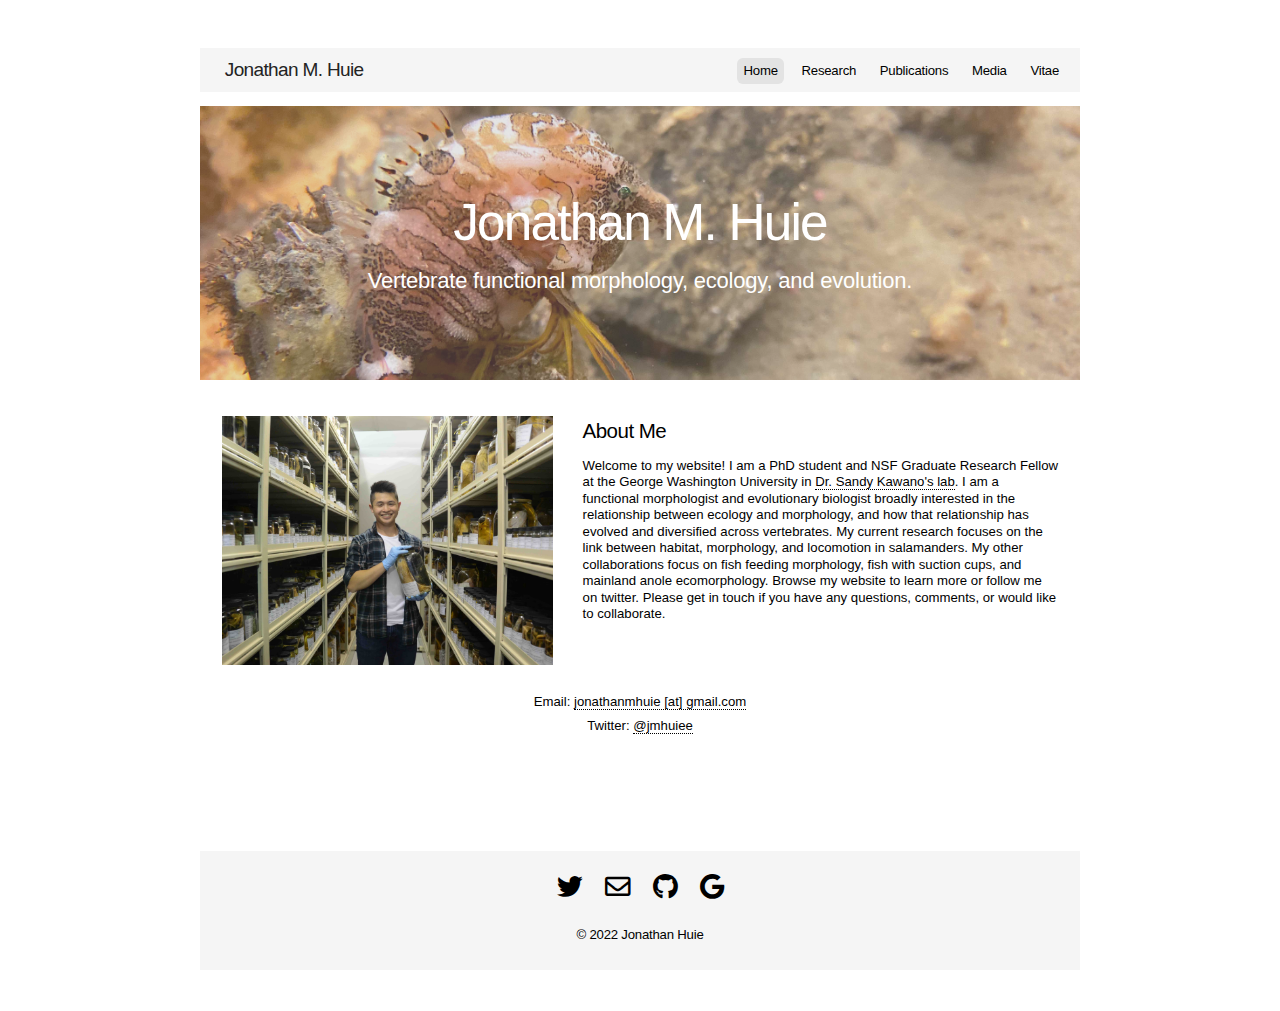
==== index.html @ 3e9071a2 "fixed drop downs" ====
<!DOCTYPE HTML>
<!--
	Alpha by HTML5 UP
	html5up.net | @ajlkn
	Free for personal and commercial use under the CCA 3.0 license (html5up.net/license)
-->
<html>
	<head>
		<title>Jonathan M. Huie</title>
		<meta charset="utf-8" />
		<meta name="viewport" content="width=device-width, initial-scale=1, user-scalable=no" />
		<link rel="stylesheet" href="assets/css/main.css" />
		
		<!-- Global site tag (gtag.js) - Google Analytics -->
		<script async src="https://www.googletagmanager.com/gtag/js?id=UA-128572626-2"></script>
		<script>
 			 window.dataLayer = window.dataLayer || [];
 			 function gtag(){dataLayer.push(arguments);}
 			 gtag('js', new Date());

 		 gtag('config', 'UA-128572626-2');
		</script>

	</head>
	<body class="landing is-preload">
		<div id="page-wrapper">
			<section id="main" class="container" style="margin-top: -0.75em; background: #fff">
			</section>

			<!-- Header -->
				<header id="header" class = "alt" " >
					<h1 style="font-size: 1.3em"><a href="index.html">Jonathan M. Huie</a></h1>
					<nav id="nav">
						<ul>
							<li><a href="index.html" class = "buttononpage">Home</a></li>
							<li><a href="Research.html" class = "button">Research</a></li>
							<li><a href="Publications.html" class = "button">Publications</a></li>
							<li><a href="#" class="button">Media</a>
								<ul>
									<li><a href="Photos.html">Photos</a></li>
									<li><a href="Press.html">Press</a></li>
								</ul>
							</li>
							<li><a href="Huie_CV.pdf"  target="_blank" class = "button">Vitae</a></li>
						</ul>
					</nav>
				</header>

			<!-- Banner -->
				<section id="banner" style = "padding: 6.2em 0 6.2em 0; margin-top: 0em; 
						background-attachment: scroll,							scroll;
			background-color: #000;
			background-image: url(images/overlay.png), url(images/banner3.jpg);
			background-position: center center,						center center;
			background-repeat: repeat,							no-repeat;
			background-size: cover,							cover">
					<h2 style="font-weight: 500">Jonathan M. Huie</h2>
					<p style="font-size: 1.5em; color: #fff">Vertebrate functional morphology, ecology, and evolution.</p>

				</section>

			<!-- Main -->
				<section id="main" class="container" style="margin-top: -0em">
					
					<section class="box special" style="margin-top: -4em">
							<br />
	
						
							<div class="row">
								<div class="col-5 col-12-narrower" >
									<span class="image fit"><img src="images/me.jpg" alt="" style = "border-radius: 0;"/></span>
								</div>
						
								<div class="col-7 col-12-narrower">
								    <h3 style = "text-align: left">About Me</h3>
									<h4 align="left">
									Welcome to my website! I am a PhD student and NSF Graduate Research Fellow at the George Washington University in
									   <a href="https://sandykawano.weebly.com" target ="_blank">Dr. Sandy Kawano's lab</a>. I am a functional morphologist and evolutionary biologist broadly interested in the relationship between ecology and morphology, and how that relationship has evolved and diversified across vertebrates. My current research focuses on the link between habitat, morphology, and locomotion in salamanders. My other collaborations focus on fish feeding morphology, 
									   fish with suction cups, and mainland anole ecomorphology. Browse my website
									    to learn more or follow me on twitter. Please get in touch if you have any questions, comments, or would like to collaborate.</h4>
								</div>	
					
							</div>
					
							<h4 ><b>Email:</b> 
								<a href="mailto:jonathanmhuie@gmail.com"> jonathanmhuie [at] gmail.com </a></h4>
							<h4 ><b>Twitter:</b> 
								<a href="https://www.twitter.com/jmhuiee"> @jmhuiee </a></h4>
					
							</br>
							</br>
												
					</section>
			</section>
			
			<br />
			<br />
			
			<!-- Footer -->
				<footer id="footer" style="margin-top: -4em">
					<ul class="icons">
						<li><a href="https://www.twitter.com/jmhuiee" target="_blank" class="icon brands fa-twitter"><span class="label">Twitter</span></a></li>
						<li><a href="mailto:jonathanmhuie@gmail.com" target="_blank" class="icon circle fa-envelope"><span class="label">Email</span></a></li>
						<li><a href="https://github.com/jmhuie" target="_blank" class="icon brands fa-github"><span class="label">Github</span></a></li>
						<li><a href="https://scholar.google.com/citations?user=Gx63ZKMAAAAJ&hl=en" target="_blank" class="icon brands fa-google"><span class="label">Google+</span></a></li>
					</ul>
					<ul class="copyright">
						<li>&copy; 2022 Jonathan Huie</li>
					</ul>
				</footer>
				
			<br />
			<br />


		</div>

		<!-- Scripts -->
			<script src="assets/js/jquery.min.js"></script>
			<script src="assets/js/jquery.dropotron.min.js"></script>
			<script src="assets/js/jquery.scrollex.min.js"></script>
			<script src="assets/js/jquery.scrolly.min.js"></script>
			<script src="assets/js/browser.min.js"></script>
			<script src="assets/js/breakpoints.min.js"></script>
			<script src="assets/js/util.js"></script>
			<script src="assets/js/main.js"></script>

	</body>
</html>
---- assets/css/main.css ----
@import url("fontawesome-all.min.css");
@import url("https://fonts.googleapis.com/css?family=Source+Sans+Pro:300,400,300italic,400italic");

/*
	Alpha by HTML5 UP
	html5up.net | @ajlkn
	Free for personal and commercial use under the CCA 3.0 license (html5up.net/license)
*/

/* Reset */

/* Based on meyerweb.com/eric/tools/css/reset (v2.0 | 20110126 | License: public domain) */

	html, body, div, span, applet, object,
	iframe, h1, h2, h3, h4, h5, h6, p, blockquote,
	pre, a, abbr, acronym, address, big, cite,
	code, del, dfn, em, img, ins, kbd, q, s, samp,
	small, strike, strong, sub, sup, tt, var, b,
	u, i, center, dl, dt, dd, ol, ul, li, fieldset,
	form, label, legend, table, caption, tbody,
	tfoot, thead, tr, th, td, article, aside,
	canvas, details, embed, figure, figcaption,
	footer, header, hgroup, menu, nav, output, ruby,
	section, summary, time, mark, audio, video {
		margin: 0;
		padding: 0;
		border: 0;
		font-size: 100%;
		font: inherit;
		vertical-align: baseline;
	}

	article, aside, details, figcaption, figure,
	footer, header, hgroup, menu, nav, section {
		display: block;
	}

	body {
		line-height: 1;
	}

	ol, ul {
		list-style: none;
	}

	blockquote, q {
		quotes: none;
	}

		blockquote:before, blockquote:after, q:before, q:after {
			content: '';
			content: none;
		}

	table {
		border-collapse: collapse;
		border-spacing: 0;
	}

	body {
		-webkit-text-size-adjust: none;
	}

	mark {
		background-color: transparent;
		color: inherit;
	}

	input::-moz-focus-inner {
		border: 0;
		padding: 0;
	}

	input, select, textarea {
		-moz-appearance: none;
		-webkit-appearance: none;
		-ms-appearance: none;
		appearance: none;
	}

/* Basic */

	@-ms-viewport {
		width: device-width;
	}

	body {
		-ms-overflow-style: scrollbar;
		
	}

	@media screen and (max-width: 480px) {

		html, body {
			min-width: 320px;
		}

	}

	html {
		box-sizing: border-box;
	}

	*, *:before, *:after {
		box-sizing: inherit;
	}

	body {
		background: #fff;
	}

	body, input, select, textarea {
		color: #fff;
		font-family: "Helvetica", sans-serif;
		font-size: 1.2em;
		font-weight: 200;
		line-height: 1em;
		letter-spacing: -0.015em;
	}

	a {
		-moz-transition: color 0.2s ease-in-out, border-bottom-color 0.2s ease-in-out;
		-webkit-transition: color 0.2s ease-in-out, border-bottom-color 0.2s ease-in-out;
		-ms-transition: color 0.2s ease-in-out, border-bottom-color 0.2s ease-in-out;
		transition: color 0.2s ease-in-out, border-bottom-color 0.2s ease-in-out;
		border-bottom: dotted 1px;
		color: #e89980;
		text-decoration: none;
	}

		a:hover {
			border-bottom-color: transparent;
		}

	strong, b {
		color: #000;
		font-weight: 500;
	}

	em, i {
		font-style: italic;
	}

	p {
		margin: 0 0 2em 0;
		color: #000;
	}

	h1, h2, h3, h4, h5, h6 {
		color: #000;
		font-family: "Helvetica", sans-serif;
		font-weight: 300;
		line-height: 1em;
		margin: 0 0 0.5em 0;
	}

		h1 a, h2 a, h3 a, h4 a, h5 a, h6 a {
			color: inherit;
			text-decoration: none;
		}

	h1 {
		font-size: 1.3em;
		line-height: 1.5em;
		letter-spacing: -0.035em;
	}

	h2 {
		font-size: 2.2em;
		line-height: 1.5em;
		letter-spacing: -0.035em;
	}

	h3 {
		font-size: 1.4em;
		line-height: 1.5em;
		letter-spacing: -0.025em;
	}

	h4 {
		font-size: .9em;
		line-height: 1.25em;
		letter-spacing: 0;
	}

	h5 {
		font-size: 0.9em;
		line-height: 1.2em;
		letter-spacing: 0;
	}

	h6 {
		font-size: 0.7em;
		line-height: 1.5em;
		letter-spacing: 0;
	}

	sub {
		font-size: 0.8em;
		position: relative;
		top: 0.5em;
	}

	sup {
		font-size: 0.8em;
		position: relative;
		top: -0.5em;
	}

	hr {
		border: 0;
		border-bottom: solid 2px rgba(200, 200, 200, 0.5);
		margin: 1em 0;
	}

		hr.major {
			margin: 3em 0;
		}

	blockquote {
		border-left: solid 4px #e5e5e5;
		font-style: italic;
		margin: 0 0 2em 0;
		padding: 0.5em 0 0.5em 2em;
	}

	pre {
		-webkit-overflow-scrolling: touch;
		background: #f8f8f8;
		border-radius: 6px;
		border: solid 1px #e5e5e5;
		font-family: monospace;
		font-size: 0.9em;
		line-height: 1.75em;
		margin: 0 0 2em 0;
		overflow-x: auto;
		overflow-y: hidden;
		padding: 1em 1.5em;
	}

	code {
		background: #f8f8f8;
		border-radius: 6px;
		border: solid 1px #e5e5e5;
		font-family: monospace;
		font-size: 0.9em;
		margin: 0 0.25em;
		padding: 0.25em 0.65em;
	}

	.align-left {
		text-align: left;
	}

	.align-center {
		text-align: center;
	}

	.align-right {
		text-align: right;
	}

/* Row */

	.row {
		display: flex;
		flex-wrap: wrap;
		box-sizing: border-box;
		align-items: stretch;
	}

		.row > * {
			box-sizing: border-box;
		}

		.row.gtr-uniform > * > :last-child {
			margin-bottom: 0;
		}

		.row.aln-left {
			justify-content: flex-start;
		}

		.row.aln-center {
			justify-content: center;
		}

		.row.aln-right {
			justify-content: flex-end;
		}

		.row.aln-top {
			align-items: flex-start;
		}

		.row.aln-middle {
			align-items: center;
		}

		.row.aln-bottom {
			align-items: flex-end;
		}

		.row > .imp {
			order: -1;
		}

		.row > .col-1 {
			width: 8.33333%;
		}

		.row > .off-1 {
			margin-left: 8.33333%;
		}

		.row > .col-2 {
			width: 16.66667%;
		}

		.row > .off-2 {
			margin-left: 16.66667%;
		}

		.row > .col-3 {
			width: 25%;
		}

		.row > .off-3 {
			margin-left: 25%;
		}

		.row > .col-4 {
			width: 33.33333%;
		}

		.row > .off-4 {
			margin-left: 33.33333%;
		}

		.row > .col-5 {
			width: 41.66667%;
		}

		.row > .off-5 {
			margin-left: 41.66667%;
		}

		.row > .col-6 {
			width: 50%;
		}

		.row > .off-6 {
			margin-left: 50%;
		}

		.row > .col-7 {
			width: 58.33333%;
		}

		.row > .off-7 {
			margin-left: 58.33333%;
		}

		.row > .col-8 {
			width: 66.66667%;
		}

		.row > .off-8 {
			margin-left: 66.66667%;
		}

		.row > .col-9 {
			width: 75%;
		}

		.row > .off-9 {
			margin-left: 75%;
		}

		.row > .col-10 {
			width: 83.33333%;
		}

		.row > .off-10 {
			margin-left: 83.33333%;
		}

		.row > .col-11 {
			width: 91.66667%;
		}

		.row > .off-11 {
			margin-left: 91.66667%;
		}

		.row > .col-12 {
			width: 100%;
		}

		.row > .off-12 {
			margin-left: 100%;
		}

		.row.gtr-0 {
			margin-top: 0;
			margin-left: 0em;
		}

			.row.gtr-0 > * {
				padding: 0 0 0 0em;
			}

			.row.gtr-0.gtr-uniform {
				margin-top: 0em;
			}

				.row.gtr-0.gtr-uniform > * {
					padding-top: 0em;
				}

		.row.gtr-25 {
			margin-top: 0;
			margin-left: -0.5em;
		}

			.row.gtr-25 > * {
				padding: 0 0 0 0.5em;
			}

			.row.gtr-25.gtr-uniform {
				margin-top: -0.5em;
			}

				.row.gtr-25.gtr-uniform > * {
					padding-top: 0.5em;
				}

		.row.gtr-50 {
			margin-top: 0;
			margin-left: -1em;
		}

			.row.gtr-50 > * {
				padding: 0 0 0 1em;
			}

			.row.gtr-50.gtr-uniform {
				margin-top: -1em;
			}

				.row.gtr-50.gtr-uniform > * {
					padding-top: 1em;
				}

		.row {
			margin-top: 0;
			margin-left: -2em;
		}

			.row > * {
				padding: 0 0 0 2em;
			}

			.row.gtr-uniform {
				margin-top: -2em;
			}

				.row.gtr-uniform > * {
					padding-top: 2em;
				}

		.row.gtr-150 {
			margin-top: 0;
			margin-left: -3em;
		}

			.row.gtr-150 > * {
				padding: 0 0 0 3em;
			}

			.row.gtr-150.gtr-uniform {
				margin-top: -3em;
			}

				.row.gtr-150.gtr-uniform > * {
					padding-top: 3em;
				}

		.row.gtr-200 {
			margin-top: 0;
			margin-left: -4em;
		}

			.row.gtr-200 > * {
				padding: 0 0 0 4em;
			}

			.row.gtr-200.gtr-uniform {
				margin-top: -4em;
			}

				.row.gtr-200.gtr-uniform > * {
					padding-top: 4em;
				}

		@media screen and (max-width: 1680px) {

			.row {
				display: flex;
				flex-wrap: wrap;
				box-sizing: border-box;
				align-items: stretch;
			}

				.row > * {
					box-sizing: border-box;
				}

				.row.gtr-uniform > * > :last-child {
					margin-bottom: 0;
				}

				.row.aln-left {
					justify-content: flex-start;
				}

				.row.aln-center {
					justify-content: center;
				}

				.row.aln-right {
					justify-content: flex-end;
				}

				.row.aln-top {
					align-items: flex-start;
				}

				.row.aln-middle {
					align-items: center;
				}

				.row.aln-bottom {
					align-items: flex-end;
				}

				.row > .imp-wide {
					order: -1;
				}

				.row > .col-1-wide {
					width: 8.33333%;
				}

				.row > .off-1-wide {
					margin-left: 8.33333%;
				}

				.row > .col-2-wide {
					width: 16.66667%;
				}

				.row > .off-2-wide {
					margin-left: 16.66667%;
				}

				.row > .col-3-wide {
					width: 25%;
				}

				.row > .off-3-wide {
					margin-left: 25%;
				}

				.row > .col-4-wide {
					width: 33.33333%;
				}

				.row > .off-4-wide {
					margin-left: 33.33333%;
				}

				.row > .col-5-wide {
					width: 41.66667%;
				}

				.row > .off-5-wide {
					margin-left: 41.66667%;
				}

				.row > .col-6-wide {
					width: 50%;
				}

				.row > .off-6-wide {
					margin-left: 50%;
				}

				.row > .col-7-wide {
					width: 58.33333%;
				}

				.row > .off-7-wide {
					margin-left: 58.33333%;
				}

				.row > .col-8-wide {
					width: 66.66667%;
				}

				.row > .off-8-wide {
					margin-left: 66.66667%;
				}

				.row > .col-9-wide {
					width: 75%;
				}

				.row > .off-9-wide {
					margin-left: 75%;
				}

				.row > .col-10-wide {
					width: 83.33333%;
				}

				.row > .off-10-wide {
					margin-left: 83.33333%;
				}

				.row > .col-11-wide {
					width: 91.66667%;
				}

				.row > .off-11-wide {
					margin-left: 91.66667%;
				}

				.row > .col-12-wide {
					width: 100%;
				}

				.row > .off-12-wide {
					margin-left: 100%;
				}

				.row.gtr-0 {
					margin-top: 0;
					margin-left: 0em;
				}

					.row.gtr-0 > * {
						padding: 0 0 0 0em;
					}

					.row.gtr-0.gtr-uniform {
						margin-top: 0em;
					}

						.row.gtr-0.gtr-uniform > * {
							padding-top: 0em;
						}

				.row.gtr-25 {
					margin-top: 0;
					margin-left: -0.5em;
				}

					.row.gtr-25 > * {
						padding: 0 0 0 0.5em;
					}

					.row.gtr-25.gtr-uniform {
						margin-top: -0.5em;
					}

						.row.gtr-25.gtr-uniform > * {
							padding-top: 0.5em;
						}

				.row.gtr-50 {
					margin-top: 0;
					margin-left: -1em;
				}

					.row.gtr-50 > * {
						padding: 0 0 0 1em;
					}

					.row.gtr-50.gtr-uniform {
						margin-top: -1em;
					}

						.row.gtr-50.gtr-uniform > * {
							padding-top: 1em;
						}

				.row {
					margin-top: 0;
					margin-left: -2em;
				}

					.row > * {
						padding: 0 0 0 2em;
					}

					.row.gtr-uniform {
						margin-top: -2em;
					}

						.row.gtr-uniform > * {
							padding-top: 2em;
						}

				.row.gtr-150 {
					margin-top: 0;
					margin-left: -3em;
				}

					.row.gtr-150 > * {
						padding: 0 0 0 3em;
					}

					.row.gtr-150.gtr-uniform {
						margin-top: -3em;
					}

						.row.gtr-150.gtr-uniform > * {
							padding-top: 3em;
						}

				.row.gtr-200 {
					margin-top: 0;
					margin-left: -4em;
				}

					.row.gtr-200 > * {
						padding: 0 0 0 4em;
					}

					.row.gtr-200.gtr-uniform {
						margin-top: -4em;
					}

						.row.gtr-200.gtr-uniform > * {
							padding-top: 4em;
						}

		}

		@media screen and (max-width: 1280px) {

			.row {
				display: flex;
				flex-wrap: wrap;
				box-sizing: border-box;
				align-items: stretch;
			}

				.row > * {
					box-sizing: border-box;
				}

				.row.gtr-uniform > * > :last-child {
					margin-bottom: 0;
				}

				.row.aln-left {
					justify-content: flex-start;
				}

				.row.aln-center {
					justify-content: center;
				}

				.row.aln-right {
					justify-content: flex-end;
				}

				.row.aln-top {
					align-items: flex-start;
				}

				.row.aln-middle {
					align-items: center;
				}

				.row.aln-bottom {
					align-items: flex-end;
				}

				.row > .imp-normal {
					order: -1;
				}

				.row > .col-1-normal {
					width: 8.33333%;
				}

				.row > .off-1-normal {
					margin-left: 8.33333%;
				}

				.row > .col-2-normal {
					width: 16.66667%;
				}

				.row > .off-2-normal {
					margin-left: 16.66667%;
				}

				.row > .col-3-normal {
					width: 25%;
				}

				.row > .off-3-normal {
					margin-left: 25%;
				}

				.row > .col-4-normal {
					width: 33.33333%;
				}

				.row > .off-4-normal {
					margin-left: 33.33333%;
				}

				.row > .col-5-normal {
					width: 41.66667%;
				}

				.row > .off-5-normal {
					margin-left: 41.66667%;
				}

				.row > .col-6-normal {
					width: 50%;
				}

				.row > .off-6-normal {
					margin-left: 50%;
				}

				.row > .col-7-normal {
					width: 58.33333%;
				}

				.row > .off-7-normal {
					margin-left: 58.33333%;
				}

				.row > .col-8-normal {
					width: 66.66667%;
				}

				.row > .off-8-normal {
					margin-left: 66.66667%;
				}

				.row > .col-9-normal {
					width: 75%;
				}

				.row > .off-9-normal {
					margin-left: 75%;
				}

				.row > .col-10-normal {
					width: 83.33333%;
				}

				.row > .off-10-normal {
					margin-left: 83.33333%;
				}

				.row > .col-11-normal {
					width: 91.66667%;
				}

				.row > .off-11-normal {
					margin-left: 91.66667%;
				}

				.row > .col-12-normal {
					width: 100%;
				}

				.row > .off-12-normal {
					margin-left: 100%;
				}

				.row.gtr-0 {
					margin-top: 0;
					margin-left: 0em;
				}

					.row.gtr-0 > * {
						padding: 0 0 0 0em;
					}

					.row.gtr-0.gtr-uniform {
						margin-top: 0em;
					}

						.row.gtr-0.gtr-uniform > * {
							padding-top: 0em;
						}

				.row.gtr-25 {
					margin-top: 0;
					margin-left: -0.5em;
				}

					.row.gtr-25 > * {
						padding: 0 0 0 0.5em;
					}

					.row.gtr-25.gtr-uniform {
						margin-top: -0.5em;
					}

						.row.gtr-25.gtr-uniform > * {
							padding-top: 0.5em;
						}

				.row.gtr-50 {
					margin-top: 0;
					margin-left: -1em;
				}

					.row.gtr-50 > * {
						padding: 0 0 0 1em;
					}

					.row.gtr-50.gtr-uniform {
						margin-top: -1em;
					}

						.row.gtr-50.gtr-uniform > * {
							padding-top: 1em;
						}

				.row {
					margin-top: 0;
					margin-left: -2em;
				}

					.row > * {
						padding: 0 0 0 2em;
					}

					.row.gtr-uniform {
						margin-top: -2em;
					}

						.row.gtr-uniform > * {
							padding-top: 2em;
						}

				.row.gtr-150 {
					margin-top: 0;
					margin-left: -3em;
				}

					.row.gtr-150 > * {
						padding: 0 0 0 3em;
					}

					.row.gtr-150.gtr-uniform {
						margin-top: -3em;
					}

						.row.gtr-150.gtr-uniform > * {
							padding-top: 3em;
						}

				.row.gtr-200 {
					margin-top: 0;
					margin-left: -4em;
				}

					.row.gtr-200 > * {
						padding: 0 0 0 4em;
					}

					.row.gtr-200.gtr-uniform {
						margin-top: -4em;
					}

						.row.gtr-200.gtr-uniform > * {
							padding-top: 4em;
						}

		}

		@media screen and (max-width: 980px) {

			.row {
				display: flex;
				flex-wrap: wrap;
				box-sizing: border-box;
				align-items: stretch;
			}

				.row > * {
					box-sizing: border-box;
				}

				.row.gtr-uniform > * > :last-child {
					margin-bottom: 0;
				}
box
				.row.aln-left {
					justify-content: flex-start;
				}

				.row.aln-center {
					justify-content: center;
				}

				.row.aln-right {
					justify-content: flex-end;
				}

				.row.aln-top {
					align-items: flex-start;
				}

				.row.aln-middle {
					align-items: center;
				}

				.row.aln-bottom {
					align-items: flex-end;
				}

				.row > .imp-narrow {
					order: -1;
				}

				.row > .col-1-narrow {
					width: 8.33333%;
				}

				.row > .off-1-narrow {
					margin-left: 8.33333%;
				}

				.row > .col-2-narrow {
					width: 16.66667%;
				}

				.row > .off-2-narrow {
					margin-left: 16.66667%;
				}

				.row > .col-3-narrow {
					width: 25%;
				}

				.row > .off-3-narrow {
					margin-left: 25%;
				}

				.row > .col-4-narrow {
					width: 33.33333%;
				}

				.row > .off-4-narrow {
					margin-left: 33.33333%;
				}

				.row > .col-5-narrow {
					width: 41.66667%;
				}

				.row > .off-5-narrow {
					margin-left: 41.66667%;
				}

				.row > .col-6-narrow {
					width: 50%;
				}

				.row > .off-6-narrow {
					margin-left: 50%;
				}

				.row > .col-7-narrow {
					width: 58.33333%;
				}

				.row > .off-7-narrow {
					margin-left: 58.33333%;
				}

				.row > .col-8-narrow {
					width: 66.66667%;
				}

				.row > .off-8-narrow {
					margin-left: 66.66667%;
				}

				.row > .col-9-narrow {
					width: 75%;
				}

				.row > .off-9-narrow {
					margin-left: 75%;
				}

				.row > .col-10-narrow {
					width: 83.33333%;
				}

				.row > .off-10-narrow {
					margin-left: 83.33333%;
				}

				.row > .col-11-narrow {
					width: 91.66667%;
				}

				.row > .off-11-narrow {
					margin-left: 91.66667%;
				}

				.row > .col-12-narrow {
					width: 100%;
				}

				.row > .off-12-narrow {
					margin-left: 100%;
				}

				.row.gtr-0 {
					margin-top: 0;
					margin-left: 0em;
				}

					.row.gtr-0 > * {
						padding: 0 0 0 0em;
					}

					.row.gtr-0.gtr-uniform {
						margin-top: 0em;
					}

						.row.gtr-0.gtr-uniform > * {
							padding-top: 0em;
						}

				.row.gtr-25 {
					margin-top: 0;
					margin-left: -0.5em;
				}

					.row.gtr-25 > * {
						padding: 0 0 0 0.5em;
					}

					.row.gtr-25.gtr-uniform {
						margin-top: -0.5em;
					}

						.row.gtr-25.gtr-uniform > * {
							padding-top: 0.5em;
						}

				.row.gtr-50 {
					margin-top: 0;
					margin-left: -1em;
				}

					.row.gtr-50 > * {
						padding: 0 0 0 1em;
					}

					.row.gtr-50.gtr-uniform {
						margin-top: -1em;
					}

						.row.gtr-50.gtr-uniform > * {
							padding-top: 1em;
						}

				.row {
					margin-top: 0;
					margin-left: -2em;
				}

					.row > * {
						padding: 0 0 0 2em;
					}

					.row.gtr-uniform {
						margin-top: -2em;
					}

						.row.gtr-uniform > * {
							padding-top: 2em;
						}

				.row.gtr-150 {
					margin-top: 0;
					margin-left: -3em;
				}

					.row.gtr-150 > * {
						padding: 0 0 0 3em;
					}

					.row.gtr-150.gtr-uniform {
						margin-top: -3em;
					}

						.row.gtr-150.gtr-uniform > * {
							padding-top: 3em;
						}

				.row.gtr-200 {
					margin-top: 0;
					margin-left: -4em;
				}

					.row.gtr-200 > * {
						padding: 0 0 0 4em;
					}

					.row.gtr-200.gtr-uniform {
						margin-top: -4em;
					}

						.row.gtr-200.gtr-uniform > * {
							padding-top: 4em;
						}

		}

		@media screen and (max-width: 840px) {

			.row {
				display: flex;
				flex-wrap: wrap;
				box-sizing: border-box;
				align-items: stretch;
			}

				.row > * {
					box-sizing: border-box;
				}

				.row.gtr-uniform > * > :last-child {
					margin-bottom: 0;
				}

				.row.aln-left {
					justify-content: flex-start;
				}

				.row.aln-center {
					justify-content: center;
				}

				.row.aln-right {
					justify-content: flex-end;
				}

				.row.aln-top {
					align-items: flex-start;
				}

				.row.aln-middle {
					align-items: center;
				}

				.row.aln-bottom {
					align-items: flex-end;
				}

				.row > .imp-narrower {
					order: -1;
				}

				.row > .col-1-narrower {
					width: 8.33333%;
				}

				.row > .off-1-narrower {
					margin-left: 8.33333%;
				}

				.row > .col-2-narrower {
					width: 16.66667%;
				}

				.row > .off-2-narrower {
					margin-left: 16.66667%;
				}

				.row > .col-3-narrower {
					width: 25%;
				}

				.row > .off-3-narrower {
					margin-left: 25%;
				}

				.row > .col-4-narrower {
					width: 33.33333%;
				}

				.row > .off-4-narrower {
					margin-left: 33.33333%;
				}

				.row > .col-5-narrower {
					width: 41.66667%;
				}

				.row > .off-5-narrower {
					margin-left: 41.66667%;
				}

				.row > .col-6-narrower {
					width: 50%;
				}

				.row > .off-6-narrower {
					margin-left: 50%;
				}

				.row > .col-7-narrower {
					width: 58.33333%;
				}

				.row > .off-7-narrower {
					margin-left: 58.33333%;
				}

				.row > .col-8-narrower {
					width: 66.66667%;
				}

				.row > .off-8-narrower {
					margin-left: 66.66667%;
				}

				.row > .col-9-narrower {
					width: 75%;
				}

				.row > .off-9-narrower {
					margin-left: 75%;
				}

				.row > .col-10-narrower {
					width: 83.33333%;
				}

				.row > .off-10-narrower {
					margin-left: 83.33333%;
				}

				.row > .col-11-narrower {
					width: 91.66667%;
				}

				.row > .off-11-narrower {
					margin-left: 91.66667%;
				}

				.row > .col-12-narrower {
					width: 100%;
				}

				.row > .off-12-narrower {
					margin-left: 100%;
				}

				.row.gtr-0 {
					margin-top: 0;
					margin-left: 0em;
				}

					.row.gtr-0 > * {
						padding: 0 0 0 0em;
					}

					.row.gtr-0.gtr-uniform {
						margin-top: 0em;
					}

						.row.gtr-0.gtr-uniform > * {
							padding-top: 0em;
						}

				.row.gtr-25 {
					margin-top: 0;
					margin-left: -0.5em;
				}

					.row.gtr-25 > * {
						padding: 0 0 0 0.5em;
					}

					.row.gtr-25.gtr-uniform {
						margin-top: -0.5em;
					}

						.row.gtr-25.gtr-uniform > * {
							padding-top: 0.5em;
						}

				.row.gtr-50 {
					margin-top: 0;
					margin-left: -1em;
				}

					.row.gtr-50 > * {
						padding: 0 0 0 1em;
					}

					.row.gtr-50.gtr-uniform {
						margin-top: -1em;
					}

						.row.gtr-50.gtr-uniform > * {
							padding-top: 1em;
						}

				.row {
					margin-top: 0;
					margin-left: -2em;
				}

					.row > * {
						padding: 0 0 0 2em;
					}

					.row.gtr-uniform {
						margin-top: -2em;
					}

						.row.gtr-uniform > * {
							padding-top: 2em;
						}

				.row.gtr-150 {
					margin-top: 0;
					margin-left: -3em;
				}

					.row.gtr-150 > * {
						padding: 0 0 0 3em;
					}

					.row.gtr-150.gtr-uniform {
						margin-top: -3em;
					}

						.row.gtr-150.gtr-uniform > * {
							padding-top: 3em;
						}

				.row.gtr-200 {
					margin-top: 0;
					margin-left: -4em;
				}

					.row.gtr-200 > * {
						padding: 0 0 0 4em;
					}

					.row.gtr-200.gtr-uniform {
						margin-top: -4em;
					}

						.row.gtr-200.gtr-uniform > * {
							padding-top: 4em;
						}

		}

		@media screen and (max-width: 736px) {

			.row {
				display: flex;
				flex-wrap: wrap;
				box-sizing: border-box;
				align-items: stretch;
			}

				.row > * {
					box-sizing: border-box;
				}

				.row.gtr-uniform > * > :last-child {
					margin-bottom: 0;
				}

				.row.aln-left {
					justify-content: flex-start;
				}

				.row.aln-center {
					justify-content: center;
				}

				.row.aln-right {
					justify-content: flex-end;
				}

				.row.aln-top {
					align-items: flex-start;
				}

				.row.aln-middle {
					align-items: center;
				}

				.row.aln-bottom {
					align-items: flex-end;
				}

				.row > .imp-mobile {
					order: -1;
				}

				.row > .col-1-mobile {
					width: 8.33333%;
				}

				.row > .off-1-mobile {
					margin-left: 8.33333%;
				}

				.row > .col-2-mobile {
					width: 16.66667%;
				}

				.row > .off-2-mobile {
					margin-left: 16.66667%;
				}

				.row > .col-3-mobile {
					width: 25%;
				}

				.row > .off-3-mobile {
					margin-left: 25%;
				}

				.row > .col-4-mobile {
					width: 33.33333%;
				}

				.row > .off-4-mobile {
					margin-left: 33.33333%;
				}

				.row > .col-5-mobile {
					width: 41.66667%;
				}

				.row > .off-5-mobile {
					margin-left: 41.66667%;
				}

				.row > .col-6-mobile {
					width: 50%;
				}

				.row > .off-6-mobile {
					margin-left: 50%;
				}

				.row > .col-7-mobile {
					width: 58.33333%;
				}

				.row > .off-7-mobile {
					margin-left: 58.33333%;
				}

				.row > .col-8-mobile {
					width: 66.66667%;
				}

				.row > .off-8-mobile {
					margin-left: 66.66667%;
				}

				.row > .col-9-mobile {
					width: 75%;
				}

				.row > .off-9-mobile {
					margin-left: 75%;
				}

				.row > .col-10-mobile {
					width: 83.33333%;
				}

				.row > .off-10-mobile {
					margin-left: 83.33333%;
				}

				.row > .col-11-mobile {
					width: 91.66667%;
				}

				.row > .off-11-mobile {
					margin-left: 91.66667%;
				}

				.row > .col-12-mobile {
					width: 100%;
				}

				.row > .off-12-mobile {
					margin-left: 100%;
				}

				.row.gtr-0 {
					margin-top: 0;
					margin-left: 0em;
				}

					.row.gtr-0 > * {
						padding: 0 0 0 0em;
					}

					.row.gtr-0.gtr-uniform {
						margin-top: 0em;
					}

						.row.gtr-0.gtr-uniform > * {
							padding-top: 0em;
						}

				.row.gtr-25 {
					margin-top: 0;
					margin-left: -0.5em;
				}

					.row.gtr-25 > * {
						padding: 0 0 0 0.5em;
					}

					.row.gtr-25.gtr-uniform {
						margin-top: -0.5em;
					}

						.row.gtr-25.gtr-uniform > * {
							padding-top: 0.5em;
						}

				.row.gtr-50 {
					margin-top: 0;
					margin-left: -1em;
				}

					.row.gtr-50 > * {
						padding: 0 0 0 1em;
					}

					.row.gtr-50.gtr-uniform {
						margin-top: -1em;
					}

						.row.gtr-50.gtr-uniform > * {
							padding-top: 1em;
						}

				.row {
					margin-top: 0;
					margin-left: -2em;
				}

					.row > * {
						padding: 0 0 0 2em;
					}

					.row.gtr-uniform {
						margin-top: -2em;
					}

						.row.gtr-uniform > * {
							padding-top: 2em;
						}

				.row.gtr-150 {
					margin-top: 0;
					margin-left: -3em;
				}

					.row.gtr-150 > * {
						padding: 0 0 0 3em;
					}

					.row.gtr-150.gtr-uniform {
						margin-top: -3em;
					}

						.row.gtr-150.gtr-uniform > * {
							padding-top: 3em;
						}

				.row.gtr-200 {
					margin-top: 0;
					margin-left: -4em;
				}

					.row.gtr-200 > * {
						padding: 0 0 0 4em;
					}

					.row.gtr-200.gtr-uniform {
						margin-top: -4em;
					}

						.row.gtr-200.gtr-uniform > * {
							padding-top: 4em;
						}

		}

		@media screen and (max-width: 480px) {

			.row {
				display: flex;
				flex-wrap: wrap;
				box-sizing: border-box;
				align-items: stretch;
			}

				.row > * {
					box-sizing: border-box;
				}

				.row.gtr-uniform > * > :last-child {
					margin-bottom: 0;
				}

				.row.aln-left {
					justify-content: flex-start;
				}

				.row.aln-center {
					justify-content: center;
				}

				.row.aln-right {
					justify-content: flex-end;
				}

				.row.aln-top {
					align-items: flex-start;
				}

				.row.aln-middle {
					align-items: center;
				}

				.row.aln-bottom {
					align-items: flex-end;
				}

				.row > .imp-mobilep {
					order: -1;
				}

				.row > .col-1-mobilep {
					width: 8.33333%;
				}

				.row > .off-1-mobilep {
					margin-left: 8.33333%;
				}

				.row > .col-2-mobilep {
					width: 16.66667%;
				}

				.row > .off-2-mobilep {
					margin-left: 16.66667%;
				}

				.row > .col-3-mobilep {
					width: 25%;
				}

				.row > .off-3-mobilep {
					margin-left: 25%;
				}

				.row > .col-4-mobilep {
					width: 33.33333%;
				}

				.row > .off-4-mobilep {
					margin-left: 33.33333%;
				}

				.row > .col-5-mobilep {
					width: 41.66667%;
				}

				.row > .off-5-mobilep {
					margin-left: 41.66667%;
				}

				.row > .col-6-mobilep {
					width: 50%;
				}

				.row > .off-6-mobilep {
					margin-left: 50%;
				}

				.row > .col-7-mobilep {
					width: 58.33333%;
				}

				.row > .off-7-mobilep {
					margin-left: 58.33333%;
				}

				.row > .col-8-mobilep {
					width: 66.66667%;
				}

				.row > .off-8-mobilep {
					margin-left: 66.66667%;
				}

				.row > .col-9-mobilep {
					width: 75%;
				}

				.row > .off-9-mobilep {
					margin-left: 75%;
				}

				.row > .col-10-mobilep {
					width: 83.33333%;
				}

				.row > .off-10-mobilep {
					margin-left: 83.33333%;
				}

				.row > .col-11-mobilep {
					width: 91.66667%;
				}

				.row > .off-11-mobilep {
					margin-left: 91.66667%;
				}

				.row > .col-12-mobilep {
					width: 100%;
				}

				.row > .off-12-mobilep {
					margin-left: 100%;
				}

				.row.gtr-0 {
					margin-top: 0;
					margin-left: 0em;
				}

					.row.gtr-0 > * {
						padding: 0 0 0 0em;
					}

					.row.gtr-0.gtr-uniform {
						margin-top: 0em;
					}

						.row.gtr-0.gtr-uniform > * {
							padding-top: 0em;
						}

				.row.gtr-25 {
					margin-top: 0;
					margin-left: -0.5em;
				}

					.row.gtr-25 > * {
						padding: 0 0 0 0.5em;
					}

					.row.gtr-25.gtr-uniform {
						margin-top: -0.5em;
					}

						.row.gtr-25.gtr-uniform > * {
							padding-top: 0.5em;
						}

				.row.gtr-50 {
					margin-top: 0;
					margin-left: -1em;
				}

					.row.gtr-50 > * {
						padding: 0 0 0 1em;
					}

					.row.gtr-50.gtr-uniform {
						margin-top: -1em;
					}

						.row.gtr-50.gtr-uniform > * {
							padding-top: 1em;
						}

				.row {
					margin-top: 0;
					margin-left: -2em;
				}

					.row > * {
						padding: 0 0 0 2em;
					}

					.row.gtr-uniform {
						margin-top: -2em;
					}

						.row.gtr-uniform > * {
							padding-top: 2em;
						}

				.row.gtr-150 {
					margin-top: 0;
					margin-left: -3em;
				}

					.row.gtr-150 > * {
						padding: 0 0 0 3em;
					}

					.row.gtr-150.gtr-uniform {
						margin-top: -3em;
					}

						.row.gtr-150.gtr-uniform > * {
							padding-top: 3em;
						}

				.row.gtr-200 {
					margin-top: 0;
					margin-left: -4em;
				}

					.row.gtr-200 > * {
						padding: 0 0 0 4em;
					}

					.row.gtr-200.gtr-uniform {
						margin-top: -4em;
					}

						.row.gtr-200.gtr-uniform > * {
							padding-top: 4em;
						}

		}

/* Container */

	.container {
		margin: 0 auto;
		max-width: calc(100% - 5em);
		width: 60em;
	}

		.container.xsmall {
			width: 15em;
		}

		.container.small {
			width: 30em;
		}

		.container.medium {
			width: 45em;
		}

		.container.large {
			width: 75em;
		}

		.container.xlarge {
			width: 90em;
		}

		.container.max {
			width: 100%;
		}

		@media screen and (max-width: 840px) {

			.container {
				width: 100% !important;
			}

		}

		@media screen and (max-width: 736px) {

			.container {
				max-width: 100%;
			}

		}

/* Section/Article */

	section.special, article.special {
		text-align: center;
	}

	header p {
		color: #999;
		position: relative;
		margin: 0 0 1.5em 0;
		font-style: italic;
	}

	header h2 + p {
		font-size: 1.25em;
		margin-top: -1em;
		line-height: 1.5em;
	}

	header h3 + p {
		font-size: 1.1em;
		margin-top: -0.85em;
		line-height: 1.5em;
	}

	header h4 + p,
	header h5 + p,
	header h6 + p {
		font-size: 0.8em;
		margin-top: -0.5em;
		line-height: 1.5em;
	}

	header.major {
		padding: 1em 0;
		text-align: center;
	}

		header.major h2 {
			margin: 0;
		}

		header.major p {
			display: inline-block;
			border-top: solid 2px #fff;
			color: #fff;
			margin: 1.5em 0 0 0;
			padding: 1.5em 0 0 0;
			font-style: normal;
		}

/* Form */

	form {
		margin: 0 0 2em 0;
	}

	label {
		color: #646464;
		display: block;
		font-size: 0.9em;
		font-weight: 300;
		margin: 0 0 1em 0;
	}

	input[type="text"],
	input[type="password"],
	input[type="email"],
	select,
	textarea {
		-moz-appearance: none;
		-webkit-appearance: none;
		-ms-appearance: none;
		appearance: none;
		background-color: #f8f8f8;
		border-radius: 6px;
		border: solid 1px #e5e5e5;
		color: inherit;
		display: block;
		outline: 0;
		padding: 0 1em;
		text-decoration: none;
		width: 100%;
	}

		input[type="text"]:invalid,
		input[type="password"]:invalid,
		input[type="email"]:invalid,
		select:invalid,
		textarea:invalid {
			box-shadow: none;
		}

		input[type="text"]:focus,
		input[type="password"]:focus,
		input[type="email"]:focus,
		select:focus,
		textarea:focus {
			border-color: #e89980;
			box-shadow: 0 0 0 2px #e89980;
		}

	select {
		background-image: url("data:image/svg+xml;charset=utf8,%3Csvg xmlns='http://www.w3.org/2000/svg' width='40' height='40' preserveAspectRatio='none' viewBox='0 0 40 40'%3E%3Cpath d='M9.4,12.3l10.4,10.4l10.4-10.4c0.2-0.2,0.5-0.4,0.9-0.4c0.3,0,0.6,0.1,0.9,0.4l3.3,3.3c0.2,0.2,0.4,0.5,0.4,0.9 c0,0.4-0.1,0.6-0.4,0.9L20.7,31.9c-0.2,0.2-0.5,0.4-0.9,0.4c-0.3,0-0.6-0.1-0.9-0.4L4.3,17.3c-0.2-0.2-0.4-0.5-0.4-0.9 c0-0.4,0.1-0.6,0.4-0.9l3.3-3.3c0.2-0.2,0.5-0.4,0.9-0.4S9.1,12.1,9.4,12.3z' fill='%23e5e5e5' /%3E%3C/svg%3E");
		background-size: 1.25em;
		background-repeat: no-repeat;
		background-position: calc(100% - 1em) center;
		height: 3em;
		padding-right: 3em;
		text-overflow: ellipsis;
	}

		select option {
			color: #777;
			background-color: #f5f5f5;
		}

		select:focus::-ms-value {
			background-color: transparent;
		}

		select::-ms-expand {
			display: none;
		}

	input[type="text"],
	input[type="password"],
	input[type="email"],
	select {
		height: 3em;
	}

	textarea {
		padding: 0.75em 1em;
	}

	input[type="checkbox"],
	input[type="radio"] {
		-moz-appearance: none;
		-webkit-appearance: none;
		-ms-appearance: none;
		appearance: none;
		display: block;
		float: left;
		margin-right: -2em;
		opacity: 0;
		width: 1em;
		z-index: -1;
	}

		input[type="checkbox"] + label,
		input[type="radio"] + label {
			text-decoration: none;
			color: #777;
			cursor: pointer;
			display: inline-block;
			font-size: 1em;
			font-weight: 300;
			padding-left: 2.55em;
			padding-right: 0.75em;
			position: relative;
		}

			input[type="checkbox"] + label:before,
			input[type="radio"] + label:before {
				-moz-osx-font-smoothing: grayscale;
				-webkit-font-smoothing: antialiased;
				display: inline-block;
				font-style: normal;
				font-variant: normal;
				text-rendering: auto;
				line-height: 1;
				text-transform: none !important;
				font-family: 'Font Awesome 5 Free';
				font-weight: 900;
			}

			input[type="checkbox"] + label:before,
			input[type="radio"] + label:before {
				background: #f8f8f8;
				border-radius: 6px;
				border: solid 1px #e5e5e5;
				content: '';
				display: inline-block;
				font-size: 0.8em;
				height: 2.25em;
				left: 0;
				line-height: 2.25em;
				position: absolute;
				text-align: center;
				top: 0;
				width: 2.25em;
			}

		input[type="checkbox"]:checked + label:before,
		input[type="radio"]:checked + label:before {
			background: #666;
			border-color: #666;
			color: #ffffff;
			content: '\f00c';
		}

		input[type="checkbox"]:focus + label:before,
		input[type="radio"]:focus + label:before {
			border-color: #e89980;
			box-shadow: 0 0 0 1px #e89980;
		}

	input[type="checkbox"] + label:before {
		border-radius: 6px;
	}

	input[type="radio"] + label:before {
		border-radius: 100%;
	}

	::-webkit-input-placeholder {
		color: #999 !important;
		opacity: 1.0;
	}

	:-moz-placeholder {
		color: #999 !important;
		opacity: 1.0;
	}

	::-moz-placeholder {
		color: #999 !important;
		opacity: 1.0;
	}

	:-ms-input-placeholder {
		color: #999 !important;
		opacity: 1.0;
	}

/* Box */

	.box {
		background: #fff;
		border-radius: 0px;
		box-shadow: 0 0px 0 0 #000;
		margin: 0 0 2em 0;
		padding: 1.5em;
	}

		.box > :last-child {
			margin-bottom: 0;
		}

		.box.alt {
			background: none !important;
			border-radius: 0 !important;
			box-shadow: none !important;
			margin: 0 0 2em 0;
			padding: 0 !important;
		}

		.box.features .features-row {
			border-top: solid 2px #fff;
			position: relative;
		}

			.box.features .features-row:after {
				clear: both;
				content: '';
				display: block;
			}

			.box.features .features-row section {
				float: left;
				padding: 3em;
				width: 50%;
			}

				.box.features .features-row section :last-child {
					margin-bottom: 0;
				}

				.box.features .features-row section:nth-child(2n) {
					padding-right: 0;
				}

					.box.features .features-row section:nth-child(2n):before {
						background: #fff;
						content: '';
						display: block;
						height: 100%;
						margin-left: -3em;
						position: absolute;
						top: 0;
						width: 2px;
					}

				.box.features .features-row section:nth-child(2n-1) {
					padding-left: 0;
				}

			.box.features .features-row:first-child {
				border-top: 0;
			}

				.box.features .features-row:first-child section {
					padding-top: 0;
				}

			.box.features .features-row:last-child {
				padding-bottom: 0;
			}

				.box.features .features-row:last-child section {
					padding-bottom: 0;
				}

		.box.special {
			text-align: center;
		}

		.box .image.featured {
			border-radius: 0;
			display: block;
			margin: 3em 0 3em -3em;
			position: relative;
			width: calc(100% + 6em);
		}

			.box .image.featured img {
				border-radius: 0;
				display: block;
				width: 100%;
			}

			.box .image.featured:first-child {
				border-radius: 6px 6px 0 0;
				margin-bottom: 3em;
				margin-top: -3em;
			}

				.box .image.featured:first-child img {
					border-radius: 0 0 0 0;
				}

			.box .image.featured:last-child {
				border-radius: 0 0 6px 6px;
				margin-bottom: -3em;
				margin-top: 3em;
			}

				.box .image.featured:last-child img {
					border-radius: 0 0 6px 6px;
				}

/* Icon */

	.icon {
		text-decoration: none;
		border-bottom: none;
		position: relative;
	}

		.icon:before {
			-moz-osx-font-smoothing: grayscale;
			-webkit-font-smoothing: antialiased;
			display: inline-block;
			font-style: normal;
			font-variant: normal;
			text-rendering: auto;
			line-height: 1;
			text-transform: none !important;
			font-family: 'Font Awesome 5 Free';
			font-weight: 400;
		}

		.icon > .label {
			display: none;
		}

		.icon:before {
			line-height: inherit;
		}

		.icon.solid:before {
			font-weight: 900;
		}

		.icon.brands:before {
			font-family: 'Font Awesome 5 Brands';
		}

		.icon.major {
			background: #666;
			border-radius: 100%;
			color: #ffffff;
			cursor: default;
			display: inline-block;
			height: 5.5em;
			line-height: 5.5em;
			margin: 0 0 2em 0;
			width: 5.5em;
		}

			.icon.major:before {
				font-size: 2.5em;
			}

			.icon.major.accent1 {
				background: #666;
				color: #ffffff;
			}

			.icon.major.accent2 {
				background: #e89980;
				color: #ffffff;
			}

			.icon.major.accent3 {
				background: #7fcdb8;
				color: #ffffff;
			}

			.icon.major.accent4 {
				background: #90b0ba;
				color: #ffffff;
			}

			.icon.major.accent5 {
				background: #e5cb95;
				color: #ffffff;
			}

/* Image */

	.image {
		border-radius: 6px;
		border: 0;
		display: inline-block;
		position: relative;
	}

		.image img {
			border-radius: 6px;
			display: block;
		}

		.image.left {
			float: left;
			padding: 0 1.5em 1em 0;
			top: 0.25em;
		}
		
		.image.top {
			float: top;
			padding: 0 0em 0.5em 0%;
			top: 0.25em;
			width: 100%;
		}

		.image.right {
			float: right;
			padding: 0 0 1em 1.5em;
			top: 0.25em;
		}

		.image.fit {
			display: block;
			margin: 0 0 2em 0;
			width: 100%;
		}

			.image.fit img {
				display: block;
				width: 100%;
			}
			

/* List */

	ol {
		list-style: decimal;
		margin: 0 0 2em 0;
		padding-left: 1.25em;
	}

		ol li {
			padding-left: 0.25em;
		}

	ul {
		list-style: disc;
		margin: 0 0 2em 0;
		padding-left: 1em;
	}

		ul li {
			padding-left: 0.5em;
		}

		ul.alt {
			list-style: none;
			padding-left: 0;
		}

			ul.alt li {
				border-top: solid 1px #e5e5e5;
				padding: 0.5em 0;
			}

				ul.alt li:first-child {
					border-top: 0;
					padding-top: 0;
				}

		ul.icons {
			cursor: default;
			list-style: none;
			padding-left: 0;
		}

			ul.icons li {
				display: inline-block;
				padding: 0 1.25em 0 0;
			}

				ul.icons li:last-child {
					padding-right: 0;
				}

				ul.icons li .icon {
					color: inherit;
				}

					ul.icons li .icon:before {
						font-size: 1.75em;
					}

	dl {
		margin: 0 0 2em 0;
	}

/* Actions */

	ul.actions {
		display: -moz-flex;
		display: -webkit-flex;
		display: -ms-flex;
		display: flex;
		cursor: default;
		list-style: none;
		margin-left: -1em;
		padding-left: 0;
	}

		ul.actions li {
			padding: 0 0 0 1em;
			vertical-align: middle;
		}

		ul.actions.special {
			-moz-justify-content: center;
			-webkit-justify-content: center;
			-ms-justify-content: center;
			justify-content: center;
			width: 100%;
			margin-left: 0;
		}

			ul.actions.special li:first-child {
				padding-left: 0;
			}

		ul.actions.stacked {
			-moz-flex-direction: column;
			-webkit-flex-direction: column;
			-ms-flex-direction: column;
			flex-direction: column;
			margin-left: 0;
		}

			ul.actions.stacked li {
				padding: 1.3em 0 0 0;
			}

				ul.actions.stacked li:first-child {
					padding-top: 0;
				}

		ul.actions.fit {
			width: calc(100% + 1em);
		}

			ul.actions.fit li {
				-moz-flex-grow: 1;
				-webkit-flex-grow: 1;
				-ms-flex-grow: 1;
				flex-grow: 1;
				-moz-flex-shrink: 1;
				-webkit-flex-shrink: 1;
				-ms-flex-shrink: 1;
				flex-shrink: 1;
				width: 100%;
			}

				ul.actions.fit li > * {
					width: 100%;
				}

			ul.actions.fit.stacked {
				width: 100%;
			}

		@media screen and (max-width: 480px) {

			ul.actions:not(.fixed) {
				-moz-flex-direction: column;
				-webkit-flex-direction: column;
				-ms-flex-direction: column;
				flex-direction: column;
				margin-left: 0;
				width: 100% !important;
			}

				ul.actions:not(.fixed) li {
					-moz-flex-grow: 1;
					-webkit-flex-grow: 1;
					-ms-flex-grow: 1;
					flex-grow: 1;
					-moz-flex-shrink: 1;
					-webkit-flex-shrink: 1;
					-ms-flex-shrink: 1;
					flex-shrink: 1;
					padding: 1em 0 0 0;
					text-align: center;
					width: 100%;
				}

					ul.actions:not(.fixed) li > * {
						width: 100%;
					}

					ul.actions:not(.fixed) li:first-child {
						padding-top: 0;
					}

					ul.actions:not(.fixed) li input[type="submit"],
					ul.actions:not(.fixed) li input[type="reset"],
					ul.actions:not(.fixed) li input[type="button"],
					ul.actions:not(.fixed) li button,
					ul.actions:not(.fixed) li .button {
						width: 100%;
					}

						ul.actions:not(.fixed) li input[type="submit"].icon:before,
						ul.actions:not(.fixed) li input[type="reset"].icon:before,
						ul.actions:not(.fixed) li input[type="button"].icon:before,
						ul.actions:not(.fixed) li button.icon:before,
						ul.actions:not(.fixed) li .button.icon:before {
							margin-left: -0.5em;
						}

		}

/* Table */

	.table-wrapper {
		-webkit-overflow-scrolling: touch;
		overflow-x: auto;
	}

	table {
		margin: 0 0 2em 0;
		width: 100%;
	}

		table tbody tr {
			border: solid 1px #e5e5e5;
			border-left: 0;
			border-right: 0;
		}

			table tbody tr:nth-child(2n + 1) {
				background-color: #f8f8f8;
			}

		table td {
			padding: 0.75em 0.75em;
		}

		table th {
			color: #646464;
			font-size: 0.9em;
			font-weight: 300;
			padding: 0 0.75em 0.75em 0.75em;
			text-align: left;
		}

		table thead {
			border-bottom: solid 2px #e5e5e5;
		}

		table tfoot {
			border-top: solid 2px #e5e5e5;
		}

		table.alt {
			border-collapse: separate;
		}

			table.alt tbody tr td {
				border: solid 1px #e5e5e5;
				border-left-width: 0;
				border-top-width: 0;
			}

				table.alt tbody tr td:first-child {
					border-left-width: 1px;
				}

			table.alt tbody tr:first-child td {
				border-top-width: 1px;
			}

			table.alt thead {
				border-bottom: 0;
			}

			table.alt tfoot {
				border-top: 0;
			}

/* Button */

	input[type="submit"],
	input[type="reset"],
	input[type="button"],
	.button {
		-moz-appearance: none;
		-webkit-appearance: none;
		-ms-appearance: none;
		appearance: none;
		-moz-transition: background-color 0.2s ease-in-out, color 0.2s ease-in-out;
		-webkit-transition: background-color 0.2s ease-in-out, color 0.2s ease-in-out;
		-ms-transition: background-color 0.2s ease-in-out, color 0.2s ease-in-out;
		transition: background-color 0.2s ease-in-out, color 0.2s ease-in-out;
		background-color: rgba(200, 200, 200, 0.3);
		border-radius: 6px;
		border: 0;
		color: #000;
		cursor: pointer;
		display: inline-block;
		font-weight: 400;
		height: 3em;
		line-height: 3em;
		padding: 0 2em;
		text-align: center;
		text-decoration: none;
		white-space: nowrap;
	}

		input[type="submit"]:hover,
		input[type="reset"]:hover,
		input[type="button"]:hover,
		.button:hover {
			background-color: rgba(200, 200, 200, 0.6);
		}

		input[type="submit"]:active,
		input[type="reset"]:active,
		input[type="button"]:active,
		.button:active {
			background-color: rgba(200, 200, 200, 0.6);
		}

		input[type="submit"].icon,
		input[type="reset"].icon,
		input[type="button"].icon,
		.button.icon {
			padding-left: 1.35em;
		}

			input[type="submit"].icon:before,
			input[type="reset"].icon:before,
			input[type="button"].icon:before,
			.button.icon:before {
				margin-right: 0.5em;
			}

		input[type="submit"].fit,
		input[type="reset"].fit,
		input[type="button"].fit,
		.button.fit {
			width: 100%;
		}

		input[type="submit"].small,
		input[type="reset"].small,
		input[type="button"].small,
		.button.small {
			font-size: 0.9em;
			height: 2.7em;
			line-height: 2.7em;
		}

		input[type="submit"].large,
		input[type="reset"].large,
		input[type="button"].large,
		.button.large {
			font-size: 1.25em;
			height: 2.7em;
			line-height: 2.7em;
		}

		input[type="submit"].alt,
		input[type="reset"].alt,
		input[type="button"].alt,
		.button.alt {
			box-shadow: inset 0 0 0 0px #000;
			color: #000;
		}

			input[type="submit"].alt:hover,
			input[type="reset"].alt:hover,
			input[type="button"].alt:hover,
			.button.alt:hover {
				background-color: rgba(200, 200, 200, 0.6);
			}

			input[type="submit"].alt:active,
			input[type="reset"].alt:active,
			input[type="button"].alt:active,
			.button.alt:active {
				background-color: rgba(200, 200, 200, 0.6);
			}

			input[type="submit"].alt.icon:before,
			input[type="reset"].alt.icon:before,
			input[type="button"].alt.icon:before,
			.button.alt.icon:before {
				color: #999;
			}

		input[type="submit"].primary,
		input[type="reset"].primary,
		input[type="button"].primary,
		.button.primary {
			background-color: #e89980;
			color: #ffffff !important;
		}

			input[type="submit"].primary:hover,
			input[type="reset"].primary:hover,
			input[type="button"].primary:hover,
			.button.primary:hover {
				background-color: #ecaa96;
			}

			input[type="submit"].primary:active,
			input[type="reset"].primary:active,
			input[type="button"].primary:active,
			.button.primary:active {
				background-color: #e4886a;
			}

		input[type="submit"].disabled, input[type="submit"]:disabled,
		input[type="reset"].disabled,
		input[type="reset"]:disabled,
		input[type="button"].disabled,
		input[type="button"]:disabled,
		.button.disabled,
		.button:disabled {
			background-color: #777 !important;
			box-shadow: inset 0 -0.15em 0 0 rgba(0, 0, 0, 0.15);
			color: #f5f5f5 !important;
			cursor: default;
			opacity: 0.25;
		}
		
/* Button On Page */


	input[type="buttononpage"],
	.buttononpage {
		-moz-appearance: none;
		-webkit-appearance: none;
		-ms-appearance: none;
		appearance: none;
		-moz-transition: background-color 0.2s ease-in-out, color 0.2s ease-in-out;
		-webkit-transition: background-color 0.2s ease-in-out, color 0.2s ease-in-out;
		-ms-transition: background-color 0.2s ease-in-out, color 0.2s ease-in-out;
		transition: background-color 0.2s ease-in-out, color 0.2s ease-in-out;
		background-color: #666;
		border-radius: 6px;
		border: 0;
		color: #ffffff;
		cursor: pointer;
		display: inline-block;
		font-weight: 400;
		height: 3em;
		line-height: 3em;
		padding: 0 2em;
		text-align: center;
		text-decoration: none;
		white-space: nowrap;
	}
		
			

/* Header */

	#page-wrapper {
		padding-top: 3em;
		
	}

	body.landing #page-wrapper {
		padding-top: 0;
	}

	@-moz-keyframes reveal-header {
		0% {
			top: -5em;
		}

		100% {
			top: 0;
		}
	}

	@-webkit-keyframes reveal-header {
		0% {
			top: -5em;
		}

		100% {
			top: 0;
		}
	}

	@-ms-keyframes reveal-header {
		0% {
			top: -5em;
		}

		100% {
			top: 0;
		}
	}

	@keyframes reveal-header {
		0% {
			top: -5em;
		}

		100% {
			top: 0;
		}
	}

	#header {
		background: #f5f5f5;
		cursor: default;
		height: 3em;
		left: 50%;
		transform: translate(-50%);
		line-height: 3em;
		position: fixed;
		top: 0em;
		z-index: 10000;
		margin: 0 auto; 
		max-width: calc(100%);
		width: 60em;
	}

		#header h1 {
			color: inherit;
			height: inherit;
			left: 1.3em;
			line-height: inherit;
			margin: 0;
			padding: 0;
			position: absolute;
			top: 0;
		}

			#header h1 a {
				color: #232323;
				font-weight: 500;
				border: 0;
			}

		#header nav {
			height: inherit;
			line-height: inherit;
			position: absolute;
			right: 0.75em;
			top: 0;
			vertical-align: middle;
		}

			#header nav > ul {
				list-style: none;
				margin: 0;
				padding-left: 0;
			}

				#header nav > ul > li {
					display: inline-block;
					padding-left: 0;
				}

					#header nav > ul > li > ul {
						display: none;
					}

					#header nav > ul > li a {
						display: inline-block;
						height: 2em;
						line-height: 1.95em;
						padding: 0 0.5em;
						border-radius: 6px;
					}
					
					#header nav > ul > li a:not(.button) {
						color: #000;
						display: inline-block;
						text-decoration: none;
						border: 0;
					}
					#header nav > ul > li a:not(.buttononpage) {
						color: #000;
						display: inline-block;
						text-decoration: none;
						border: 0;
					}
						#header nav > ul > li a:not(.button).icon:before {
							color: #000;
							margin-right: 0.5em;
						}
						#header nav > ul > li a:not(.buttononpage).icon:before {
							color: #000;
							margin-right: 0.5em;
						}

					#header nav > ul > li:first-child {
						margin-left: 0;
					}

					#header nav > ul > li.active a:not(.button) {
						background-color: rgba(200, 200, 200, 0.5);
					}
					#header nav > ul > li.active a:not(.buttononpage) {
						background-color: rgba(200, 200, 200, 0.5);
					}

					#header nav > ul > li .button {
						margin: 0 0.25em 0 0.25em;
						position: relative;
					}
					#header nav > ul > li .buttononpage {
						margin: 0 0.25em 0 0.25em;
						position: relative;
					}

		#header input[type="submit"],
		#header input[type="reset"],
		#header input[type="button"],
		#header .button {
			background-color: transparent;
			color: #fff;
			font-weight: 400;
			font-size: 0.9em;
		}
		#header input[type="buttononpage"]:before,
		#header .buttononpage {
			background-color: rgba(200, 200, 200, 0.4);
			color: #fff;
			box-shadow: inset 0 0 0 0px #000;
			font-weight: 400;
			font-size: 0.9em;
		}

			#header input[type="submit"]:hover,
			#header input[type="reset"]:hover,
			#header input[type="button"]:hover,
			#header .button:hover {
				background-color: rgba(200, 200, 200, 0.2);
				box-shadow: inset 0 0 0 0px #000;
			}
			#header input[type="buttononpage"]:hover,
			#header .buttononpage:hover {
				background-color: rgba(200, 200, 200, 0.2)
			}

			#header input[type="submit"]:active,
			#header input[type="reset"]:active,
			#header input[type="button"]:active,
			#header .button:active {
				background-color: rgba(200, 200, 200, 0.5);
			}
			#header input[type="buttononpage"]:active,
			#header .buttononpage:active {
				background-color: rgba(200, 200, 200, 0.5);
			}
			

		#header .container {
			position: relative;
		}

			#header .container h1 {
				left: 0;
			}

			#header .container nav {
				right: 0;
			}

		#header.reveal {
			-moz-animation: reveal-header 0.25s;
			-webkit-animation: reveal-header 0.25s;
			-ms-animation: reveal-header 0.25s;
			animation: reveal-header 0.25s;
		}

		#header.alt {
			-moz-animation: none;
			-webkit-animation: none;
			-ms-animation: none;
			animation: none;
			position: absolute;
			top: 3.25em;
		}

			#header.alt nav > ul > li a:not(.button).icon:before {
				color: rgba(255, 255, 255, 0.75);
			}
			#header.alt nav > ul > li a:not(.buttononpage).icon:before {
				color: rgba(255, 255, 255, 0.75);
			}

			#header.alt nav > ul > li.active a:not(.button) {
				background-color: rgba(153, 153, 153, 0.2);
			}

			#header.alt nav > ul > li.active a:not(.buttononpage) {
				background-color: rgba(153, 153, 153, 0.2);
			}

			#header.alt input[type="submit"],
			#header.alt input[type="reset"],
			#header.alt input[type="button"],
			#header.alt input[type="buttononpage"]
			#header.alt .button{
			}

				#header.alt input[type="submit"]:hover,
				#header.alt input[type="reset"]:hover,
				#header.alt input[type="button"]:hover,
				#header.alt .button:hover {
					background-color: rgba(153, 153, 153, 0.2);
					box-shadow: inset 0 0 0 0px rgba(255, 255, 255, 1);
				}
				#header.alt input[type="buttononpage"]:hover,
				#header.alt .buttononpage:hover {
					background-color: rgba(153, 153, 153, 0.2);
				}

				#header.alt input[type="submit"]:active,
				#header.alt input[type="reset"]:active,
				#header.alt input[type="button"]:active,
				#header .button:active {
				background-color: rgba(153, 153, 153, 0.5);
				}
				#header input[type="buttononpage"]:active,
				#header .buttononpage:active {
				background-color: rgba(153, 153, 153, 0.5);
			}

	.dropotron {
		background: #f5f5f5;
		border-radius: 6px;
		box-shadow: 0 2px 0 0 rgba(0, 0, 0, 0.065), inset 0 -1px 0 0 #fff, inset 0 0 0 1px rgba(229, 229, 229, 0.5);
		list-style: none;
		margin: calc(-0.5em + 1px) 0 0 1px;
		padding: 0.5em 0;
		
	}

		.dropotron li {
			padding: 0;
		}

			.dropotron li a, .dropotron li span {
				-moz-transition: none;
				-webkit-transition: none;
				-ms-transition: none;
				transition: none;
				border: 0;
				border-top: solid 1px #f2f2f2;
				color: #000;
				display: block;
				padding: 0.25em 1em;
			}

			.dropotron li:first-child > a, .dropotron li:first-child > span {
				border-top: 0;
			}

			.dropotron li.active > a, .dropotron li.active > span, .dropotron li:hover > a, .dropotron li:hover > span {
				background: rgba(153, 153, 153, 0.5);
				color: #000;
			}

		.dropotron.level-0 {
			font-size: 0.8em;
			margin: 0.5em 1em 0 0;
		}

			.dropotron.level-0:before {
				-moz-transform: rotate(45deg);
				-webkit-transform: rotate(45deg);
				-ms-transform: rotate(45deg);
				transform: rotate(45deg);
				background: #transparent;
				border: solid 1px rgba(153, 153, 153, 0);
				border-bottom: 0;
				border-right: 0;
				box-shadow: -0.25em -0.125em 0.125em 0 rgba(0, 0, 0, 0);
				content: '';
				display: block;
				height: 0.75em;
				position: absolute;
				left: 1.25em;
				top: -0.375em;
				width: 0.75em;
				z-index: 0;
			}

/* Banner */

	#banner {
		background-attachment: fixed,							fixed;
		background-color: #666;
		background-image: url("images/overlay.png"), url("../../images/banner.jpg");
		background-position: top left,						center center;
		background-repeat: repeat,							no-repeat;
		background-size: 1em;
		color: #fff;
		padding: 12em 0 20em 0;
		text-align: center;
		margin: 0 auto; 
		max-width: calc(100%);
		width: 60em;
		
		
	}
	

		#banner :last-child {
			margin-bottom: 0;
		}

		#banner h2, #banner h3, #banner h4, #banner h5, #banner h6 {
			color: #fff;
		}

		#banner h2 {
			font-size: 3.5em;
			line-height: 1em;
			margin: 0 0 0.5em 0;
			padding: 0;
		}

		#banner p {
			font-size: 1.25em;
			margin-bottom: 1.75em;
		}

		#banner input[type="submit"],
		#banner input[type="reset"],
		#banner input[type="button"],
		#banner .button {
			background-color: transparent;
			box-shadow: inset 0 0 0 2px rgba(255, 255, 255, 1);
			color: #fff;
			min-width: 12em;
		}

			#banner input[type="submit"]:hover,
			#banner input[type="reset"]:hover,
			#banner input[type="button"]:hover,
			#banner .button:hover {
				background-color: rgba(255, 255, 255, 0.1);
			}

			#banner input[type="submit"]:active,
			#banner input[type="reset"]:active,
			#banner input[type="button"]:active,
			#banner .button:active {
				background-color: rgba(255, 255, 255, 0.2);
			}

			#banner input[type="submit"].primary,
			#banner input[type="reset"].primary,
			#banner input[type="button"].primary,
			#banner .button.primary {
				background: #fff;
				color: #666 !important;
			}
			
/* Text over Image */
	
.TextImage {
  position: relative;
  width: 100%;
  color: white
}


.overlay {
  position: absolute;
  top: 0;
  bottom: 0;
  left: 0;
  right: 0;
  height: 100%;
  width: 100%;
  opacity: 0;
  transition: .25s ease;
  background-color: rgba(100, 100, 100, 0.4);
  border-radius: 0px;
}

.TextImage:hover .overlay {
  opacity: 1;
}

.text {
  color: white;
  font-size: 1.25em;
    font-weight: 300;
  position: absolute;
  top: 50%;
  left: 50%;
  -webkit-transform: translate(-50%, -50%);
  -ms-transform: translate(-50%, -50%);
  transform: translate(-50%, -50%);
  text-align: center;
  background-color:  rgba(50, 50, 50, 0.4);
  border-radius: 6px;
  padding: 0em 0em 0em 0em;
}		

/* Main */

	#main {
		padding: 4em 0;
	}

		#main > header {
			text-align: center;
			margin: 0 0 3em 0;
		}

			#main > header h2 {
				font-size: 2.75em;
				margin: 0;
			}

			#main > header p {
				border-top: solid 2px #e5e5e5;
				color: #777;
				display: inline-block;
				font-style: normal;
				margin: 1em 0 0 0;
				padding: 1em 0 1.25em 0;
			}

	body.landing #main {
		margin-top: -14em;
	}

/* Footer */

	#footer {
		background: #f5f5f5;
		padding: 2em 0 2em 0;
		text-align: center;
		margin: 0 auto; 
		max-width: calc(100%);
		width: 60em;
	}

		#footer .icons a {
			-moz-transition: opacity 0.2s ease-in-out;
			-webkit-transition: opacity 0.2s ease-in-out;
			-ms-transition: opacity 0.2s ease-in-out;
			transition: opacity 0.2s ease-in-out;
			opacity: 1;
			color: #000;
		}

			#footer .icons a:hover {
				opacity: 0.5;
			}

		#footer .copyright {
			color: #000;
			font-size: 0.9em;
			line-height: 1em;
			margin: 2em 0 0 0;
			padding: 0;
			text-align: center;
		}

			#footer .copyright a {
				color: inherit;
			}

			#footer .copyright li {
				border-left: solid 1px #fff;
				display: inline-block;
				list-style: none;
				margin-left: 1em;
				padding-left: 1em;
			}

				#footer .copyright li:first-child {
					border-left: 0;
					margin-left: 0;
					padding-left: 0;
				}

/* CTA */

	#cta {
		background: #e89980;
		color: #f9e6df;
		padding: 3.5em 0 4em 0;
		text-align: center;
	}

		#cta h2, #cta h3, #cta h4, #cta h5, #cta h6 {
			color: inherit;
		}

		#cta form {
			margin: 0 auto;
			max-width: 100%;
			width: 25em;
		}

		#cta input[type="submit"],
		#cta input[type="reset"],
		#cta input[type="button"],
		#cta .button {
			box-shadow: none;
			background: #fff;
			color: #e89980;
		}

		#cta input[type="text"],
		#cta input[type="password"],
		#cta input[type="email"],
		#cta select,
		#cta textarea {
			color: #ffffff;
			background: rgba(255, 255, 255, 0.15);
			border: 0;
		}

			#cta input[type="text"]:focus,
			#cta input[type="password"]:focus,
			#cta input[type="email"]:focus,
			#cta select:focus,
			#cta textarea:focus {
				box-shadow: inset 0 0 0 2px #fff;
			}

		#cta ::-webkit-input-placeholder {
			color: rgba(255, 255, 255, 0.75) !important;
		}

		#cta :-moz-placeholder {
			color: rgba(255, 255, 255, 0.75) !important;
		}

		#cta ::-moz-placeholder {
			color: rgba(255, 255, 255, 0.75) !important;
		}

		#cta :-ms-input-placeholder {
			color: rgba(255, 255, 255, 0.75) !important;
		}

		#cta .formerize-placeholder {
			color: rgba(255, 255, 255, 0.75) !important;
		}

/* Wide */

	@media screen and (max-width: 1680px) {

		/* Basic */

			body, input, select, textarea {
				font-size: 13pt;
			}

		/* Banner */

			#banner {
				padding: 10em 0 18em 0;
			}

	}

/* Normal */

	@media screen and (max-width: 1280px) {

		/* Basic */

			body, input, select, textarea {
				font-size: 11pt;
			}

		/* Header */

			.dropotron.level-0 {
				font-size: 1em;
			}

		/* Banner */

			#banner {
				background-attachment: scroll;
			}

				#banner h2 {
					font-size: 3.5em;
				}

	}

/* Narrow */

	@media screen and (max-width: 980px) {

		/* Basic */

			body, input, select, textarea {
				font-size: 11pt;
			}

	}

/* Narrower */

	#navPanel, #navButton {
		display: none;
	}

	@media screen and (max-width: 840px) {

		/* Basic */

			html, body {
				overflow-x: hidden;
				
			}

			body, input, select, textarea {
				font-size: 11pt;
			}

			h2 br, h3 br, h4 br, h5 br, h6 br {
				display: none;
			}

		/* Section/Article */

			header br {
				display: none;
			}

			header.major {
				padding: 0 4em;
			}

		/* Box */

			.box {
				padding: 3em 2em;
			}

				.box.features > section {
					padding: 3em 2em;
				}

				.box .image.featured {
					margin-left: -2em;
					width: calc(100% + 4em);
				}

					.box .image.featured:first-child {
						margin-bottom: 3em;
						margin-top: -3em;
					}

					.box .image.featured:last-child {
						margin-bottom: -3em;
						margin-top: 3em;
					}

		/* Header */

			#page-wrapper {
				padding-top: 0;
			}

			#header {
				display: none;
			}

		/* Banner */

		/* Nav */

			#page-wrapper {
				-moz-backface-visibility: hidden;
				-webkit-backface-visibility: hidden;
				-ms-backface-visibility: hidden;
				backface-visibility: hidden;
				-moz-transition: -moz-transform 0.5s ease;
				-webkit-transition: -webkit-transform 0.5s ease;
				-ms-transition: -ms-transform 0.5s ease;
				transition: transform 0.5s ease;
				padding-bottom: 1px;
			}

			#navButton {
				-moz-backface-visibility: hidden;
				-webkit-backface-visibility: hidden;
				-ms-backface-visibility: hidden;
				backface-visibility: hidden;
				-moz-transition: -moz-transform 0.5s ease;
				-webkit-transition: -webkit-transform 0.5s ease;
				-ms-transition: -ms-transform 0.5s ease;
				transition: transform 0.5s ease;
				display: block;
				height: 44px;
				left: 0;
				position: fixed;
				top: 0;
				width: 100%;
				z-index: 10001;
			}

				#navButton .toggle {
					text-decoration: none;
					height: 100%;
					left: 0;
					position: absolute;
					top: 0;
					width: 100%;
					border: 0;
					outline: 0;
				}

					#navButton .toggle:before {
						-moz-osx-font-smoothing: grayscale;
						-webkit-font-smoothing: antialiased;
						display: inline-block;
						font-style: normal;
						font-variant: normal;
						text-rendering: auto;
						line-height: 1;
						text-transform: none !important;
						font-family: 'Font Awesome 5 Free';
						font-weight: 900;
					}

					#navButton .toggle:before {
						background: rgba(192, 192, 192, 0.75);
						border-radius: 6px;
						color: #fff;
						content: '\f0c9';
						display: block;
						font-size: 16px;
						height: 2.25em;
						left: 0.5em;
						line-height: 2.25em;
						position: absolute;
						text-align: center;
						top: 0.5em;
						width: 3.5em;
					}

			#navPanel {
				-moz-backface-visibility: hidden;
				-webkit-backface-visibility: hidden;
				-ms-backface-visibility: hidden;
				backface-visibility: hidden;
				-moz-transform: translateX(-275px);
				-webkit-transform: translateX(-275px);
				-ms-transform: translateX(-275px);
				transform: translateX(-275px);
				-moz-transition: -moz-transform 0.5s ease;
				-webkit-transition: -webkit-transform 0.5s ease;
				-ms-transition: -ms-transform 0.5s ease;
				transition: transform 0.5s ease;
				display: block;
				height: 100%;
				left: 0;
				overflow-y: auto;
				position: fixed;
				top: 0;
				width: 275px;
				z-index: 10002;
				background: #2b2b2b;
				color: #bbb;
			}

				#navPanel .link {
					border-bottom: 0;
					border-top: solid 1px rgba(255, 255, 255, 0.05);
					color: #bbb;
					display: block;
					height: 44px;
					line-height: 44px;
					padding: 0 1em 0 1em;
					text-decoration: none;
				}

					#navPanel .link:first-child {
						border-top: 0;
					}

					#navPanel .link.depth-0 {
						color: #fff;
					}

					#navPanel .link .indent-1 {
						display: inline-block;
						width: 1em;
					}

					#navPanel .link .indent-2 {
						display: inline-block;
						width: 2em;
					}

					#navPanel .link .indent-3 {
						display: inline-block;
						width: 3em;
					}

					#navPanel .link .indent-4 {
						display: inline-block;
						width: 4em;
					}

					#navPanel .link .indent-5 {
						display: inline-block;
						width: 5em;
					}

			body.navPanel-visible #page-wrapper {
				-moz-transform: translateX(275px);
				-webkit-transform: translateX(275px);
				-ms-transform: translateX(275px);
				transform: translateX(275px);
			}

			body.navPanel-visible #navButton {
				-moz-transform: translateX(275px);
				-webkit-transform: translateX(275px);
				-ms-transform: translateX(275px);
				transform: translateX(275px);
			}

			body.navPanel-visible #navPanel {
				-moz-transform: translateX(0);
				-webkit-transform: translateX(0);
				-ms-transform: translateX(0);
				transform: translateX(0);
			}

	}

/* Mobile */

	@media screen and (max-width: 736px) {

		/* Basic */

			body, input, select, textarea {
				font-size: 11pt;
			}

			h2 {
				font-size: 1.75em;
				line-height: 1.35em;
				letter-spacing: -0.025em;
			}

			h3 {
				font-size: 1.5em;
			}

			h4 {
				font-size: 1em;
			}

		/* Section/Article */

			header.major {
				padding: 1em;
			}

				header.major h2, header.major p {
					padding-left: 0.5em;
					padding-right: 0.5em;
				}

		/* Box */

			.box {
				margin: 1em;
				overflow-x: hidden;
				padding: 2em 2em !important;
			}

				.box.features .features-row {
					border-top: 0;
					padding: 0;
				}

					.box.features .features-row section {
						border: 0;
						border-top: solid 1px #e5e5e5 !important;
						float: none;
						margin: 2em 0 0 0 !important;
						padding: 2em 0 0 0 !important;
						width: 100%;
					}

					.box.features .features-row:first-child section:first-child {
						border-top: 0 !important;
						margin-top: 0 !important;
						padding-top: 0 !important;
					}

				.box .image.featured {
					margin-left: -2em;
					width: calc(100% + 4em);
				}

					.box .image.featured:first-child {
						margin-bottom: 2em;
						margin-top: -2em;
					}

					.box .image.featured:last-child {
						margin-bottom: -2em;
						margin-top: 2em;
					}

		/* Banner */

			#banner {
				padding: 0em 0;
			}

				#banner h2 {
					font-size: 2.25em;
				}

				#banner p {
					font-size: 1.25em;
				}

		/* Main */

			#main {
				padding: 4em 0 0 0;
			}

				#main > header {
					margin: 0 2em 1.5em 2em;
				}

					#main > header h2 {
						font-size: 2em;
					}

					#main > header p {
						font-size: 1em;
						padding-bottom: 1em;
					}

			body.landing #main {
				padding: 0;
				margin-top: 0;
			}

		/* Footer */

			#footer {
				padding: 4em 0;
			}

				#footer .copyright li {
					border-left: 0;
					display: block;
					line-height: 2em;
					margin-left: 0;
					padding-left: 0;
				}

	}

/* Mobile (Portrait) */

	@media screen and (max-width: 480px) {

		/* Basic */

			html, body {
				min-width: 320px;
			}

			body, input, select, textarea {
				font-size: 11pt;
			}

		/* Section/Article */

			header.major {
				padding: 0;
			}

		/* List */

			ul.actions {
				margin: 0 0 2em 0;
			}

				ul.actions li {
					display: block;
					padding: 1em 0 0 0;
					text-align: center;
					width: 100%;
				}

					ul.actions li:first-child {
						padding-top: 0;
					}

					ul.actions li > * {
						width: 100%;
						margin: 0 !important;
					}

						ul.actions li > *.icon:before {
							margin-left: -2em;
						}

				ul.actions.small li {
					padding: 0.5em 0 0 0;
				}

					ul.actions.small li:first-child {
						padding-top: 0;
					}

		/* Box */

			.box {
				border-radius: 0;
				box-shadow: none;
				margin: 1em 0 0 0;
				padding: 3em 1em !important;
			}

				.box.features .features-row section {
					margin: 3em 0 0 0 !important;
					padding: 3em 0 0 0 !important;
				}

				.box .image.featured {
					border-radius: 0;
					margin-left: -1em;
					width: calc(100% + 2em);
				}

					.box .image.featured img {
						border-radius: 0 !important;
					}

					.box .image.featured:first-child {
						margin-bottom: 3em;
						margin-top: -3em;
					}

					.box .image.featured:last-child {
						margin-bottom: -3em;
						margin-top: 3em;
					}

		/* Banner */

			#banner {
				padding: 4em 3em 4em 3em;
			}

		/* Main */

			#main > .box:first-child {
				margin-top: 0;
			}

		/* CTA */

			#cta {
				padding: 2.5em 1em 3em 1em;
			}

	}
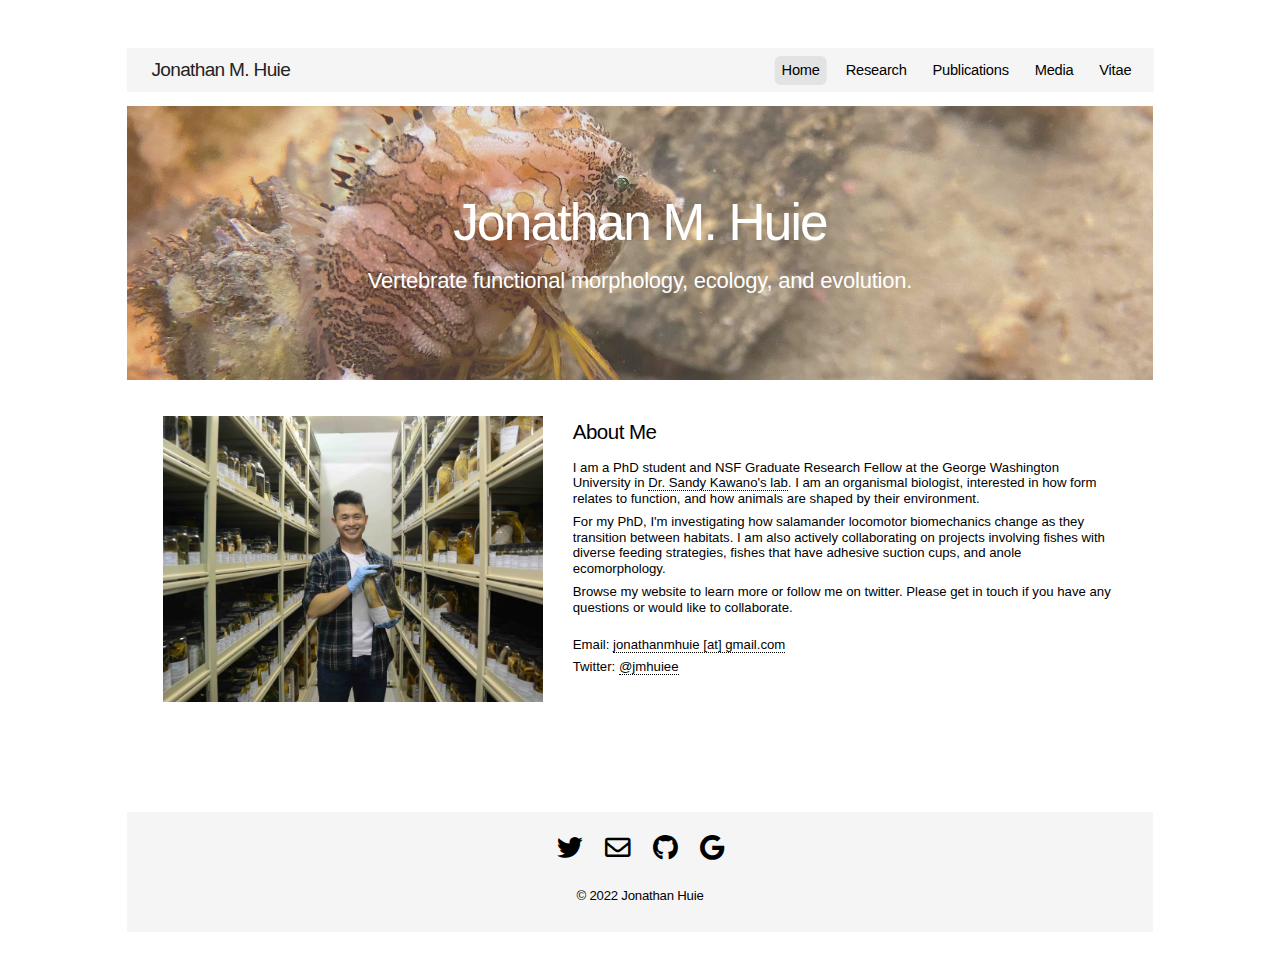
==== commit 9c41d3df: "big changes" ====
--- a/index.html
+++ b/index.html
@@ -28,12 +28,17 @@
 			</section>
 
 			<!-- Header -->
-				<header id="header" class = "alt" " >
-					<h1 style="font-size: 1.3em"><a href="index.html">Jonathan M. Huie</a></h1>
+				<header id="header" class = "alt"  >
+					<h1><a href="index.html">Jonathan M. Huie</a></h1>
 					<nav id="nav">
 						<ul>
 							<li><a href="index.html" class = "buttononpage">Home</a></li>
-							<li><a href="Research.html" class = "button">Research</a></li>
+							<li><a href="Research.html" class = "button">Research</a>
+								<ul>
+									<li><a href="Research.html#CurrentResearch">Current Research</a></li>
+									<li><a href="Research.html#SegmentGeometry">SegmentGeometry</a></li>
+								</ul>
+							</li>	
 							<li><a href="Publications.html" class = "button">Publications</a></li>
 							<li><a href="#" class="button">Media</a>
 								<ul>
@@ -74,21 +79,27 @@
 								<div class="col-7 col-12-narrower">
 								    <h3 style = "text-align: left">About Me</h3>
 									<h4 align="left">
-									Welcome to my website! I am a PhD student and NSF Graduate Research Fellow at the George Washington University in
-									   <a href="https://sandykawano.weebly.com" target ="_blank">Dr. Sandy Kawano's lab</a>. I am a functional morphologist and evolutionary biologist broadly interested in the relationship between ecology and morphology, and how that relationship has evolved and diversified across vertebrates. My current research focuses on the link between habitat, morphology, and locomotion in salamanders. My other collaborations focus on fish feeding morphology, 
-									   fish with suction cups, and mainland anole ecomorphology. Browse my website
-									    to learn more or follow me on twitter. Please get in touch if you have any questions, comments, or would like to collaborate.</h4>
-								</div>	
-					
+									I am a PhD student and NSF Graduate Research Fellow at the George Washington University in
+									   <a href="https://sandykawano.weebly.com" target ="_blank">Dr. Sandy Kawano's lab</a>. 
+									   I am an organismal biologist, interested in how form relates to function, and how animals are shaped by their environment. 
+									   </h4><h4 align="left">
+									   For my PhD, I'm investigating how salamander locomotor biomechanics change as they transition between habitats. I am
+									   also actively collaborating on projects involving fishes with diverse feeding strategies, fishes that have adhesive suction cups, and anole ecomorphology. 
+									   </h4><h4 align ="left">Browse my website
+									    to learn more or follow me on twitter. Please get in touch if you have any questions or would like to collaborate.</h4>
+									    
+							
+							</br>
+							<h4 align="left"><b>Email:</b> 
+								<a href="mailto:jonathanmhuie@gmail.com"> jonathanmhuie [at] gmail.com </a></h4>
+							<h4 align="left"><b>Twitter:</b> 
+								<a href="https://www.twitter.com/jmhuiee"> @jmhuiee </a></h4>
+								</div>
 							</div>
 					
-							<h4 ><b>Email:</b> 
-								<a href="mailto:jonathanmhuie@gmail.com"> jonathanmhuie [at] gmail.com </a></h4>
-							<h4 ><b>Twitter:</b> 
-								<a href="https://www.twitter.com/jmhuiee"> @jmhuiee </a></h4>
 					
-							</br>
-							</br>
+						
+						</div>					
 												
 					</section>
 			</section>
--- a/assets/css/main.css
+++ b/assets/css/main.css
@@ -40,7 +40,7 @@
 	}
 
 	ol, ul {
-		list-style: none;
+		list-style: decimal;
 	}
 
 	blockquote, q {
@@ -173,13 +173,13 @@
 
 	h3 {
 		font-size: 1.4em;
-		line-height: 1.5em;
+		line-height: 1.6em;
 		letter-spacing: -0.025em;
 	}
 
 	h4 {
-		font-size: .9em;
-		line-height: 1.25em;
+		font-size: 0.9em;
+		line-height: 1.2em;
 		letter-spacing: 0;
 	}
 
@@ -1978,7 +1978,7 @@
 	.container {
 		margin: 0 auto;
 		max-width: calc(100% - 5em);
-		width: 60em;
+		width: 65em;
 	}
 
 		.container.xsmall {
@@ -2264,7 +2264,7 @@
 		border-radius: 0px;
 		box-shadow: 0 0px 0 0 #000;
 		margin: 0 0 2em 0;
-		padding: 1.5em;
+		padding: 1.5em 0em;
 	}
 
 		.box > :last-child {
@@ -2502,16 +2502,18 @@
 		list-style: decimal;
 		margin: 0 0 2em 0;
 		padding-left: 1.25em;
+		color: #000;
 	}
 
 		ol li {
-			padding-left: 0.25em;
+			padding-left: 1em;
 		}
 
 	ul {
 		list-style: disc;
 		margin: 0 0 2em 0;
 		padding-left: 1em;
+		color: #000
 	}
 
 		ul li {
@@ -2990,7 +2992,7 @@
 		z-index: 10000;
 		margin: 0 auto; 
 		max-width: calc(100%);
-		width: 60em;
+		width: 70em;
 	}
 
 		#header h1 {
@@ -3090,7 +3092,7 @@
 			background-color: transparent;
 			color: #fff;
 			font-weight: 400;
-			font-size: 0.9em;
+			font-size: 1em;
 		}
 		#header input[type="buttononpage"]:before,
 		#header .buttononpage {
@@ -3098,7 +3100,7 @@
 			color: #fff;
 			box-shadow: inset 0 0 0 0px #000;
 			font-weight: 400;
-			font-size: 0.9em;
+			font-size: 1em;
 		}
 
 			#header input[type="submit"]:hover,
@@ -3234,7 +3236,7 @@
 			}
 
 		.dropotron.level-0 {
-			font-size: 0.8em;
+			font-size: .9em;
 			margin: 0.5em 1em 0 0;
 		}
 
@@ -3272,7 +3274,7 @@
 		text-align: center;
 		margin: 0 auto; 
 		max-width: calc(100%);
-		width: 60em;
+		width: 70em;
 		
 		
 	}
@@ -3361,6 +3363,7 @@
   color: white;
   font-size: 1.25em;
     font-weight: 300;
+    line-height: 1.3em;
   position: absolute;
   top: 50%;
   left: 50%;
@@ -3368,7 +3371,7 @@
   -ms-transform: translate(-50%, -50%);
   transform: translate(-50%, -50%);
   text-align: center;
-  background-color:  rgba(50, 50, 50, 0.4);
+  #background-color:  rgba(50, 50, 50, 0.4);
   border-radius: 6px;
   padding: 0em 0em 0em 0em;
 }		
@@ -3410,7 +3413,7 @@
 		text-align: center;
 		margin: 0 auto; 
 		max-width: calc(100%);
-		width: 60em;
+		width: 70em;
 	}
 
 		#footer .icons a {
@@ -4003,7 +4006,7 @@
 				border-radius: 0;
 				box-shadow: none;
 				margin: 1em 0 0 0;
-				padding: 3em 1em !important;
+				#padding: 1em 1em !important;
 			}
 
 				.box.features .features-row section {
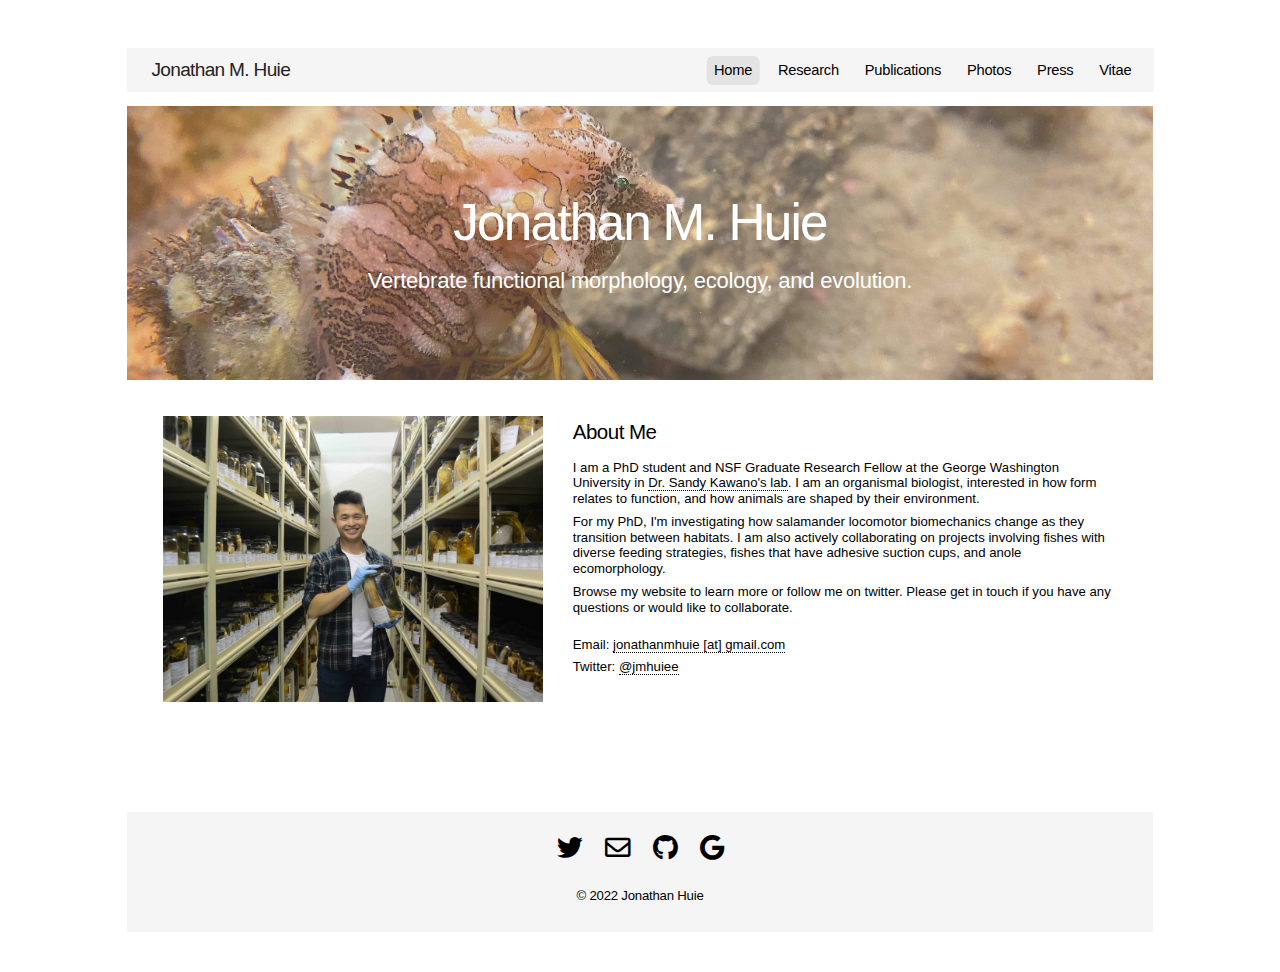
==== commit 4c9d66d4: "new gallgallery" ====
--- a/index.html
+++ b/index.html
@@ -40,12 +40,8 @@
 								</ul>
 							</li>	
 							<li><a href="Publications.html" class = "button">Publications</a></li>
-							<li><a href="#" class="button">Media</a>
-								<ul>
-									<li><a href="Photos.html">Photos</a></li>
-									<li><a href="Press.html">Press</a></li>
-								</ul>
-							</li>
+							<li><a href="Photos.html" class="button">Photos</a></li>
+							<li><a href="Press.html" class="button">Press</a></li>
 							<li><a href="Huie_CV.pdf"  target="_blank" class = "button">Vitae</a></li>
 						</ul>
 					</nav>
--- a/assets/css/main.css
+++ b/assets/css/main.css
@@ -2495,6 +2495,132 @@
 				width: 100%;
 			}
 			
+/* Gallery */
+
+	.gallery {
+  		display: grid;
+  	  	width: 100%;
+  	  	grid-template-columns: repeat(4, 1fr);
+  	  	grid-gap: 0.3em;
+  	  	margin: 0 1em;
+	}
+
+		.gallery img {
+  		  	width: 100%;
+  		  	height: 100%;
+  		  	object-fit: cover;
+  		  	overflow: hidden;
+  		  	cursor: pointer;
+		}
+
+		.gallery img:hover {
+			opacity: 0.7;
+		}
+		
+	.modal {
+		position: fixed;
+		height: 100%;
+		width: 100%;
+		top: 0;
+		left: 0;
+		background-color: rgba(0,0,0, 0.7);
+		color: #fff;
+		z-index: 1;
+		overflow: auto;
+		opacity: 0;
+		pointer-events: none;
+		cursor: pointer;
+	}
+	
+	.modalContent {
+		min-height: 100vh;
+  		display: flex;
+  		flex-direction: column;
+  		justify-content: center;
+  		align-items: center;	
+	}
+	
+	.modalImg {
+		width: 80%;
+		max-width: 800px;
+	}
+	
+	.modalTxt {
+		margin-top: 1em;
+	}
+	
+	.modalNav {
+		margin-top: 1em;
+	}
+	
+	.modalNav button {
+ 		padding: 10px 45px;
+  		border: 0;
+  		border-radius: 6px;
+  		background-color: rgba(230, 230, 230, 1)
+  		background: none;
+  		color: #000;
+  		outline: none;
+  		cursor: pointer;
+	}
+
+	.modalNav button:hover {
+  		background-color: rgba(209, 209, 209, 1)
+	}
+	
+	
+	
+	.nextBtn {
+  		margin-left: 1em;
+	}	
+	
+	.close {
+		position: absolute;
+		top: 1em;
+		right: 1.5em;
+		font-size: 1.5em;
+		cursor: pointer;
+	}
+	
+	.modal.appear {
+		opacity: 1;
+		pointer-events: all;
+	}
+	
+		.modal.appear .modalImg, 
+		.modal.appear .modalTxt {
+			animation: zoom 0.2s linear;
+		}
+	
+	@keyframes zoom {
+		from {
+			transform: scale(0);
+		}
+		to {
+			transform: scale(1);
+		}
+	}
+	
+	@media (max-width: 1000px) {
+	    .gallery {
+	        grid-template-columns: repeat(3, 1fr);
+	    }
+	}	
+	
+	@media (max-width: 800px) {
+	    .gallery {
+	        grid-template-columns: repeat(2, 1fr);
+	    }
+	}
+
+	@media (max-width: 400px) {
+	    .gallery {
+	        grid-template-columns: repeat(1, 1fr);
+	    }
+	}
+
+
+
 
 /* List */
 
@@ -2989,7 +3115,7 @@
 		line-height: 3em;
 		position: fixed;
 		top: 0em;
-		z-index: 10000;
+		z-index: 1;
 		margin: 0 auto; 
 		max-width: calc(100%);
 		width: 70em;
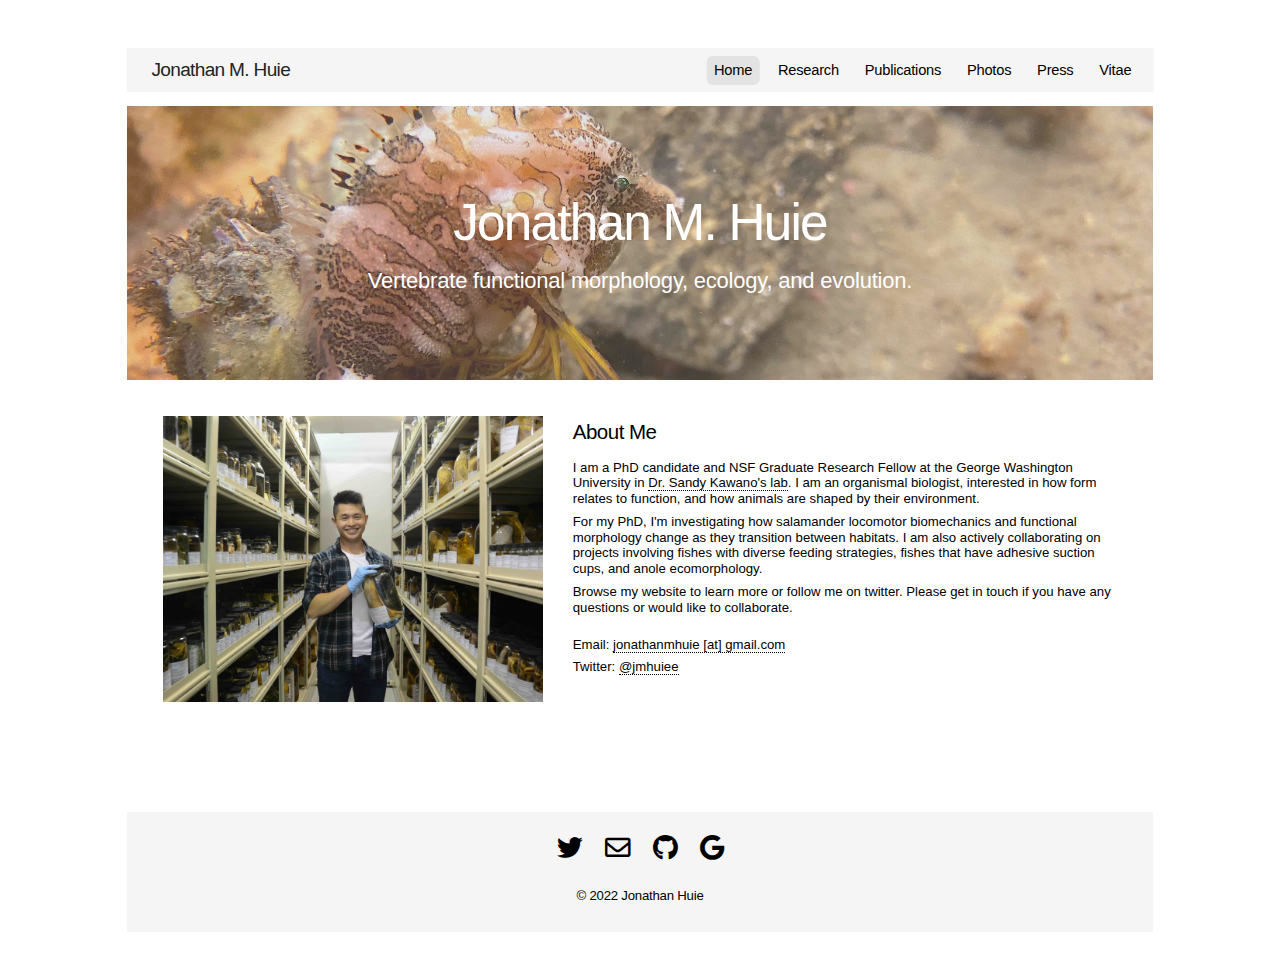
==== commit 1aab231f: "new updates" ====
--- a/index.html
+++ b/index.html
@@ -75,11 +75,11 @@
 								<div class="col-7 col-12-narrower">
 								    <h3 style = "text-align: left">About Me</h3>
 									<h4 align="left">
-									I am a PhD student and NSF Graduate Research Fellow at the George Washington University in
+									I am a PhD candidate and NSF Graduate Research Fellow at the George Washington University in
 									   <a href="https://sandykawano.weebly.com" target ="_blank">Dr. Sandy Kawano's lab</a>. 
 									   I am an organismal biologist, interested in how form relates to function, and how animals are shaped by their environment. 
 									   </h4><h4 align="left">
-									   For my PhD, I'm investigating how salamander locomotor biomechanics change as they transition between habitats. I am
+									   For my PhD, I'm investigating how salamander locomotor biomechanics and functional morphology change as they transition between habitats. I am
 									   also actively collaborating on projects involving fishes with diverse feeding strategies, fishes that have adhesive suction cups, and anole ecomorphology. 
 									   </h4><h4 align ="left">Browse my website
 									    to learn more or follow me on twitter. Please get in touch if you have any questions or would like to collaborate.</h4>
--- a/assets/css/main.css
+++ b/assets/css/main.css
@@ -2502,7 +2502,6 @@
   	  	width: 100%;
   	  	grid-template-columns: repeat(4, 1fr);
   	  	grid-gap: 0.3em;
-  	  	margin: 0 1em;
 	}
 
 		.gallery img {
@@ -2576,9 +2575,9 @@
 	
 	.close {
 		position: absolute;
-		top: 1em;
+		top: 2em;
 		right: 1.5em;
-		font-size: 1.5em;
+		font-size: 1.75em;
 		cursor: pointer;
 	}
 	
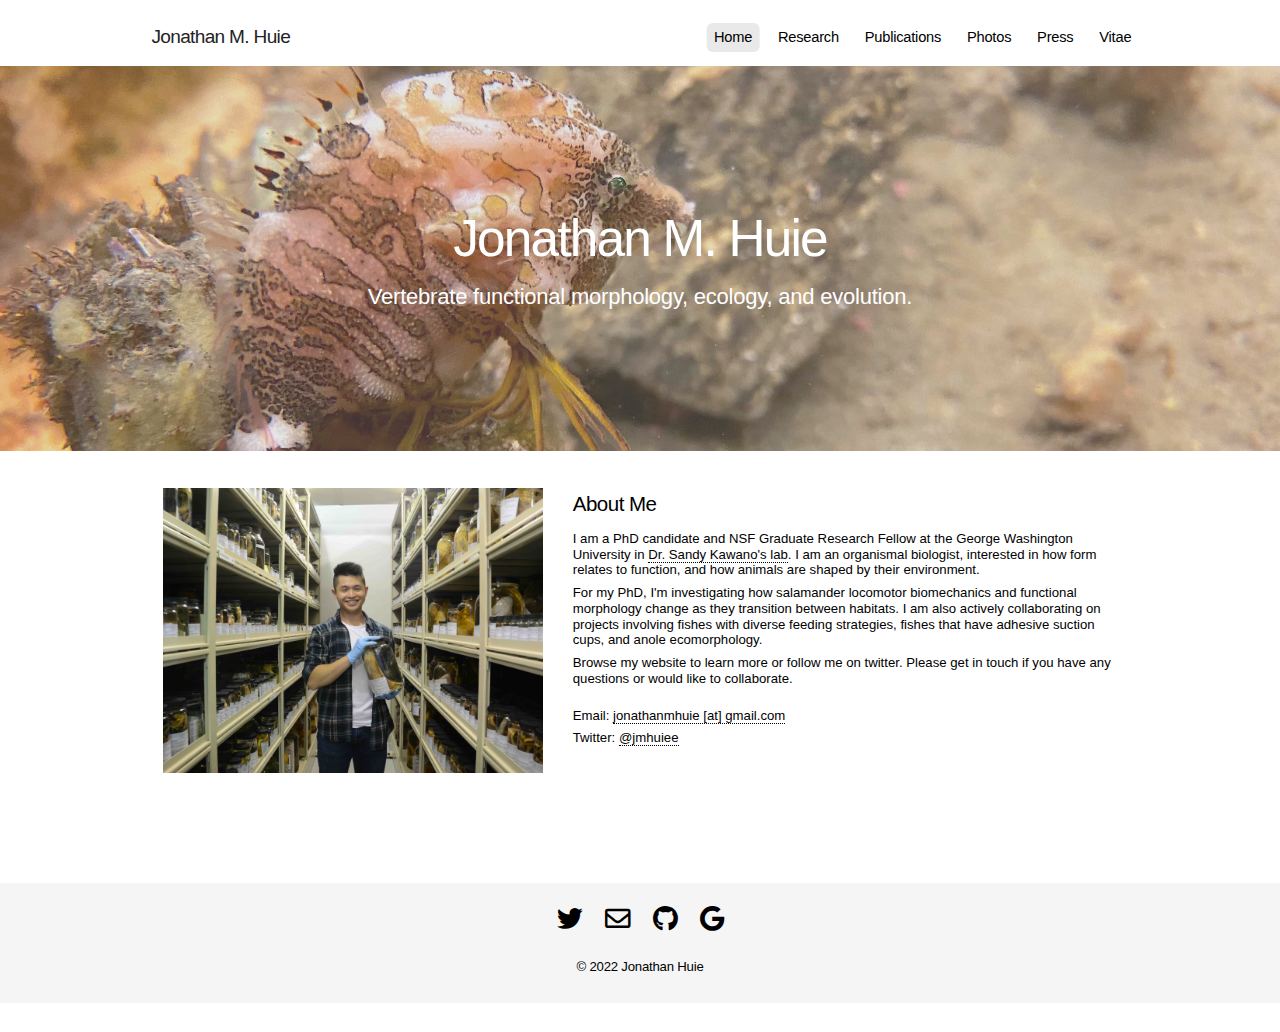
==== commit 184c08ee: "changed banner and header" ====
--- a/index.html
+++ b/index.html
@@ -24,8 +24,6 @@
 	</head>
 	<body class="landing is-preload">
 		<div id="page-wrapper">
-			<section id="main" class="container" style="margin-top: -0.75em; background: #fff">
-			</section>
 
 			<!-- Header -->
 				<header id="header" class = "alt"  >
@@ -48,7 +46,7 @@
 				</header>
 
 			<!-- Banner -->
-				<section id="banner" style = "padding: 6.2em 0 6.2em 0; margin-top: 0em; 
+				<section id="banner" style = "padding: 10em 0 10em 0; 
 						background-attachment: scroll,							scroll;
 			background-color: #000;
 			background-image: url(images/overlay.png), url(images/banner3.jpg);
--- a/assets/css/main.css
+++ b/assets/css/main.css
@@ -3106,7 +3106,7 @@
 	}
 
 	#header {
-		background: #f5f5f5;
+		background: #fff;
 		cursor: default;
 		height: 3em;
 		left: 50%;
@@ -3118,6 +3118,7 @@
 		margin: 0 auto; 
 		max-width: calc(100%);
 		width: 70em;
+		#width: calc(100%);
 	}
 
 		#header h1 {
@@ -3277,7 +3278,7 @@
 			-ms-animation: none;
 			animation: none;
 			position: absolute;
-			top: 3.25em;
+			top: 1em;
 		}
 
 			#header.alt nav > ul > li a:not(.button).icon:before {
@@ -3398,8 +3399,9 @@
 		padding: 12em 0 20em 0;
 		text-align: center;
 		margin: 0 auto; 
+		margin-top: 4.5em;
 		max-width: calc(100%);
-		width: 70em;
+		#width: 70em;
 		
 		
 	}
@@ -3538,7 +3540,7 @@
 		text-align: center;
 		margin: 0 auto; 
 		max-width: calc(100%);
-		width: 70em;
+		#width: 70em;
 	}
 
 		#footer .icons a {
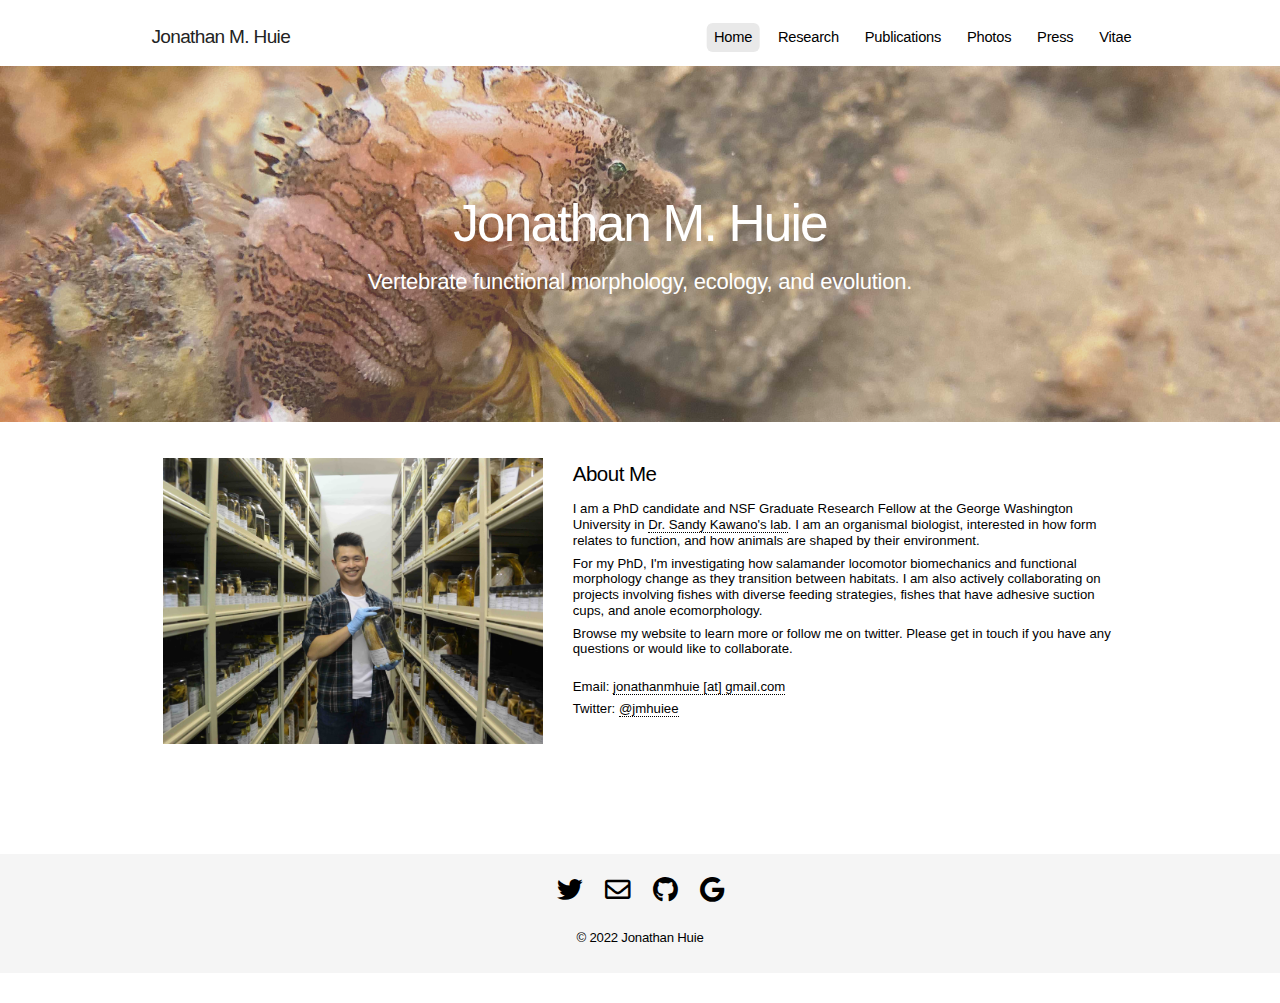
==== commit 36638893: "changed banner and header" ====
--- a/index.html
+++ b/index.html
@@ -46,7 +46,7 @@
 				</header>
 
 			<!-- Banner -->
-				<section id="banner" style = "padding: 10em 0 10em 0; 
+				<section id="banner" style = "padding: 9em 0 9em 0; 
 						background-attachment: scroll,							scroll;
 			background-color: #000;
 			background-image: url(images/overlay.png), url(images/banner3.jpg);
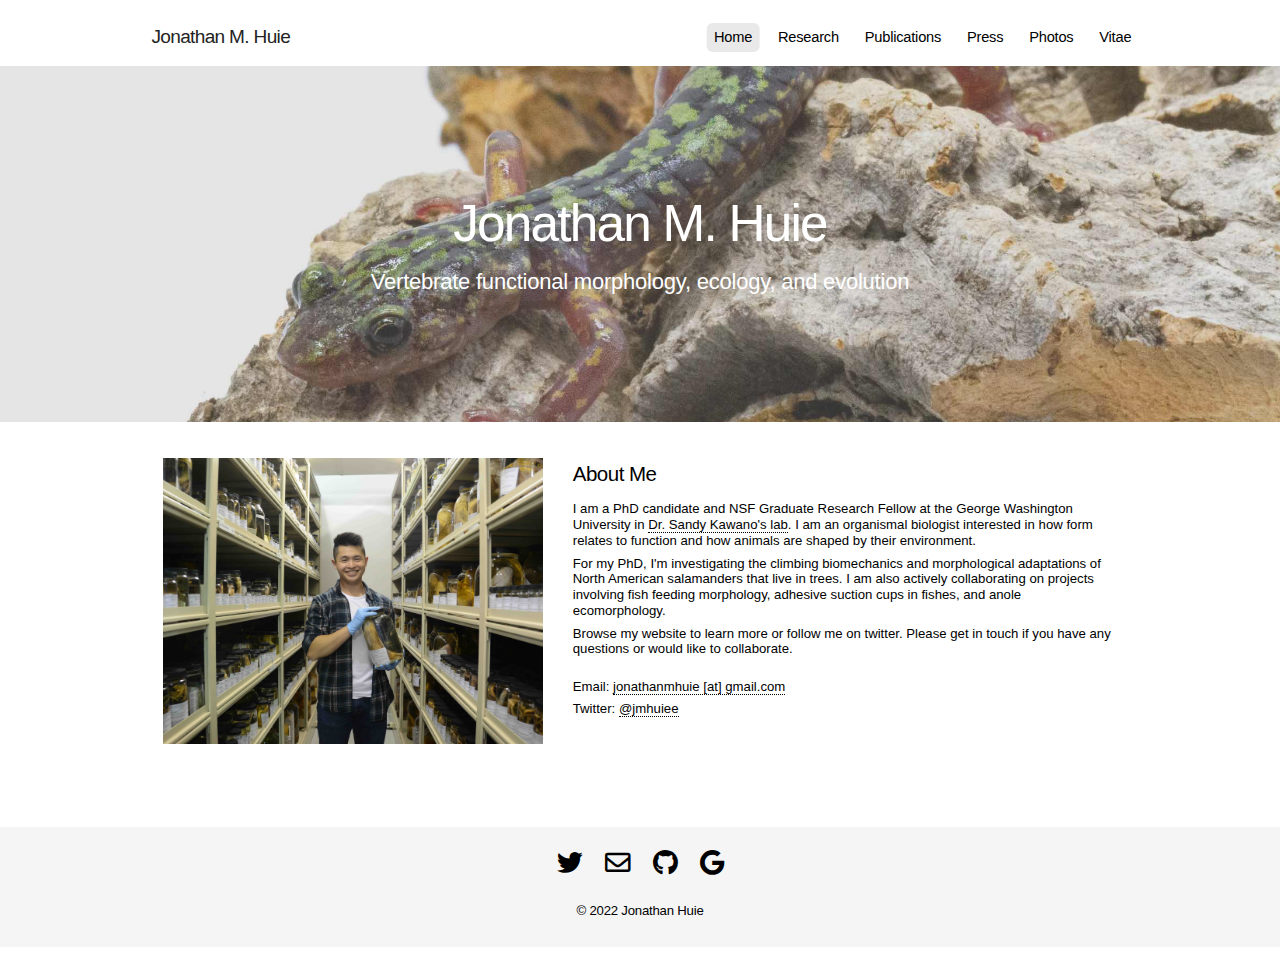
==== commit 05a41239: "cv and evo eco" ====
--- a/index.html
+++ b/index.html
@@ -38,9 +38,9 @@
 								</ul>
 							</li>	
 							<li><a href="Publications.html" class = "button">Publications</a></li>
+							<li><a href="Press.html" class="button">Press</a></li>
 							<li><a href="Photos.html" class="button">Photos</a></li>
-							<li><a href="Press.html" class="button">Press</a></li>
-							<li><a href="Huie_CV.pdf"  target="_blank" class = "button">Vitae</a></li>
+							<li><a href="https://docs.google.com/document/d/1pD37t9A6Ors7dNy1bOWPFK9QK2lVGluDg0lBz4jKUnE/edit"  target="_blank" class = "button">Vitae</a></li>
 						</ul>
 					</nav>
 				</header>
@@ -49,12 +49,12 @@
 				<section id="banner" style = "padding: 9em 0 9em 0; 
 						background-attachment: scroll,							scroll;
 			background-color: #000;
-			background-image: url(images/overlay.png), url(images/banner3.jpg);
+			background-image: url(images/overlay.png), url(images/IMG_7237.jpg);
 			background-position: center center,						center center;
 			background-repeat: repeat,							no-repeat;
 			background-size: cover,							cover">
 					<h2 style="font-weight: 500">Jonathan M. Huie</h2>
-					<p style="font-size: 1.5em; color: #fff">Vertebrate functional morphology, ecology, and evolution.</p>
+					<p style="font-size: 1.5em; color: #fff">Vertebrate functional morphology, ecology, and evolution</p>
 
 				</section>
 
@@ -67,7 +67,9 @@
 						
 							<div class="row">
 								<div class="col-5 col-12-narrower" >
-									<span class="image fit"><img src="images/me.jpg" alt="" style = "border-radius: 0;"/></span>
+									<figure>
+									<span class="image"><img src="images/me.jpg" alt="Jonathan in the University of Washington Fish Collection" style = "border-radius: 0;width: calc(100%); margin: 0 auto"/></span>
+									</figure>
 								</div>
 						
 								<div class="col-7 col-12-narrower">
@@ -75,10 +77,10 @@
 									<h4 align="left">
 									I am a PhD candidate and NSF Graduate Research Fellow at the George Washington University in
 									   <a href="https://sandykawano.weebly.com" target ="_blank">Dr. Sandy Kawano's lab</a>. 
-									   I am an organismal biologist, interested in how form relates to function, and how animals are shaped by their environment. 
+									   I am an organismal biologist interested in how form relates to function and how animals are shaped by their environment. 
 									   </h4><h4 align="left">
-									   For my PhD, I'm investigating how salamander locomotor biomechanics and functional morphology change as they transition between habitats. I am
-									   also actively collaborating on projects involving fishes with diverse feeding strategies, fishes that have adhesive suction cups, and anole ecomorphology. 
+									   For my PhD, I'm investigating the climbing biomechanics and morphological adaptations of North American salamanders that live in trees. I am
+									   also actively collaborating on projects involving fish feeding morphology, adhesive suction cups in fishes, and anole ecomorphology. 
 									   </h4><h4 align ="left">Browse my website
 									    to learn more or follow me on twitter. Please get in touch if you have any questions or would like to collaborate.</h4>
 									    
--- a/assets/css/main.css
+++ b/assets/css/main.css
@@ -146,7 +146,7 @@
 		color: #000;
 	}
 
-	h1, h2, h3, h4, h5, h6 {
+	h1, h2, h3, h4, h5, h6, figcaption {
 		color: #000;
 		font-family: "Helvetica", sans-serif;
 		font-weight: 300;
@@ -194,6 +194,13 @@
 		line-height: 1.5em;
 		letter-spacing: 0;
 	}
+	
+	figcaption {
+		font-size: 0.8em;
+		line-height: 1.2em;
+		letter-spacing: 0;
+	}
+	
 
 	sub {
 		font-size: 0.8em;
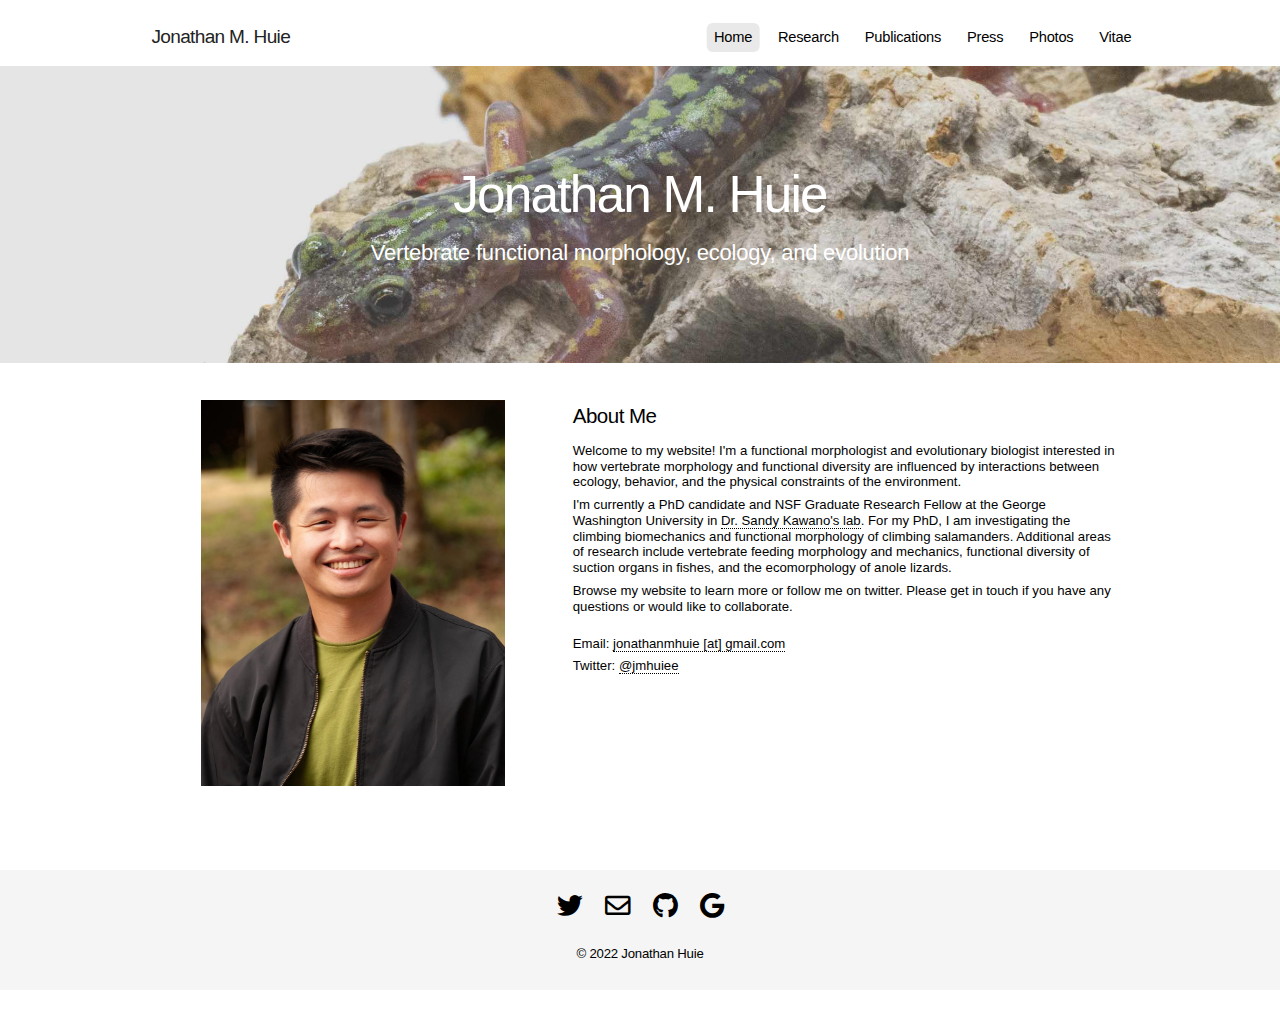
==== commit d788f56b: "update" ====
--- a/index.html
+++ b/index.html
@@ -46,9 +46,9 @@
 				</header>
 
 			<!-- Banner -->
-				<section id="banner" style = "padding: 9em 0 9em 0; 
+				<section id="banner" style = "padding: 7em 0 7em 0; 
 						background-attachment: scroll,							scroll;
-			background-color: #000;
+			background-color: #fff;
 			background-image: url(images/overlay.png), url(images/IMG_7237.jpg);
 			background-position: center center,						center center;
 			background-repeat: repeat,							no-repeat;
@@ -68,19 +68,20 @@
 							<div class="row">
 								<div class="col-5 col-12-narrower" >
 									<figure>
-									<span class="image"><img src="images/me.jpg" alt="Jonathan in the University of Washington Fish Collection" style = "border-radius: 0;width: calc(100%); margin: 0 auto"/></span>
+									<span class="image"><img src="images/me2.jpg" alt="Jonathan in the University of Washington Fish Collection" style = "border-radius: 0;width: calc(80%); margin: 0 auto"/></span>
 									</figure>
 								</div>
 						
 								<div class="col-7 col-12-narrower">
 								    <h3 style = "text-align: left">About Me</h3>
 									<h4 align="left">
-									I am a PhD candidate and NSF Graduate Research Fellow at the George Washington University in
-									   <a href="https://sandykawano.weebly.com" target ="_blank">Dr. Sandy Kawano's lab</a>. 
-									   I am an organismal biologist interested in how form relates to function and how animals are shaped by their environment. 
+									Welcome to my website! I'm a functional morphologist and evolutionary biologist interested in how vertebrate morphology and functional diversity are influenced by interactions between ecology, behavior, and the physical constraints of the environment.
+									   
 									   </h4><h4 align="left">
-									   For my PhD, I'm investigating the climbing biomechanics and morphological adaptations of North American salamanders that live in trees. I am
-									   also actively collaborating on projects involving fish feeding morphology, adhesive suction cups in fishes, and anole ecomorphology. 
+									   I'm currently a PhD candidate and NSF Graduate Research Fellow at the George Washington University in
+									   <a href="https://sandykawano.weebly.com" target ="_blank">Dr. Sandy Kawano's lab</a>. For my PhD, I am investigating the climbing biomechanics and functional morphology of climbing salamanders. 
+									   Additional areas of research include vertebrate feeding morphology and mechanics, functional diversity of suction organs in fishes, and the ecomorphology of anole lizards. 
+									
 									   </h4><h4 align ="left">Browse my website
 									    to learn more or follow me on twitter. Please get in touch if you have any questions or would like to collaborate.</h4>
 									    
